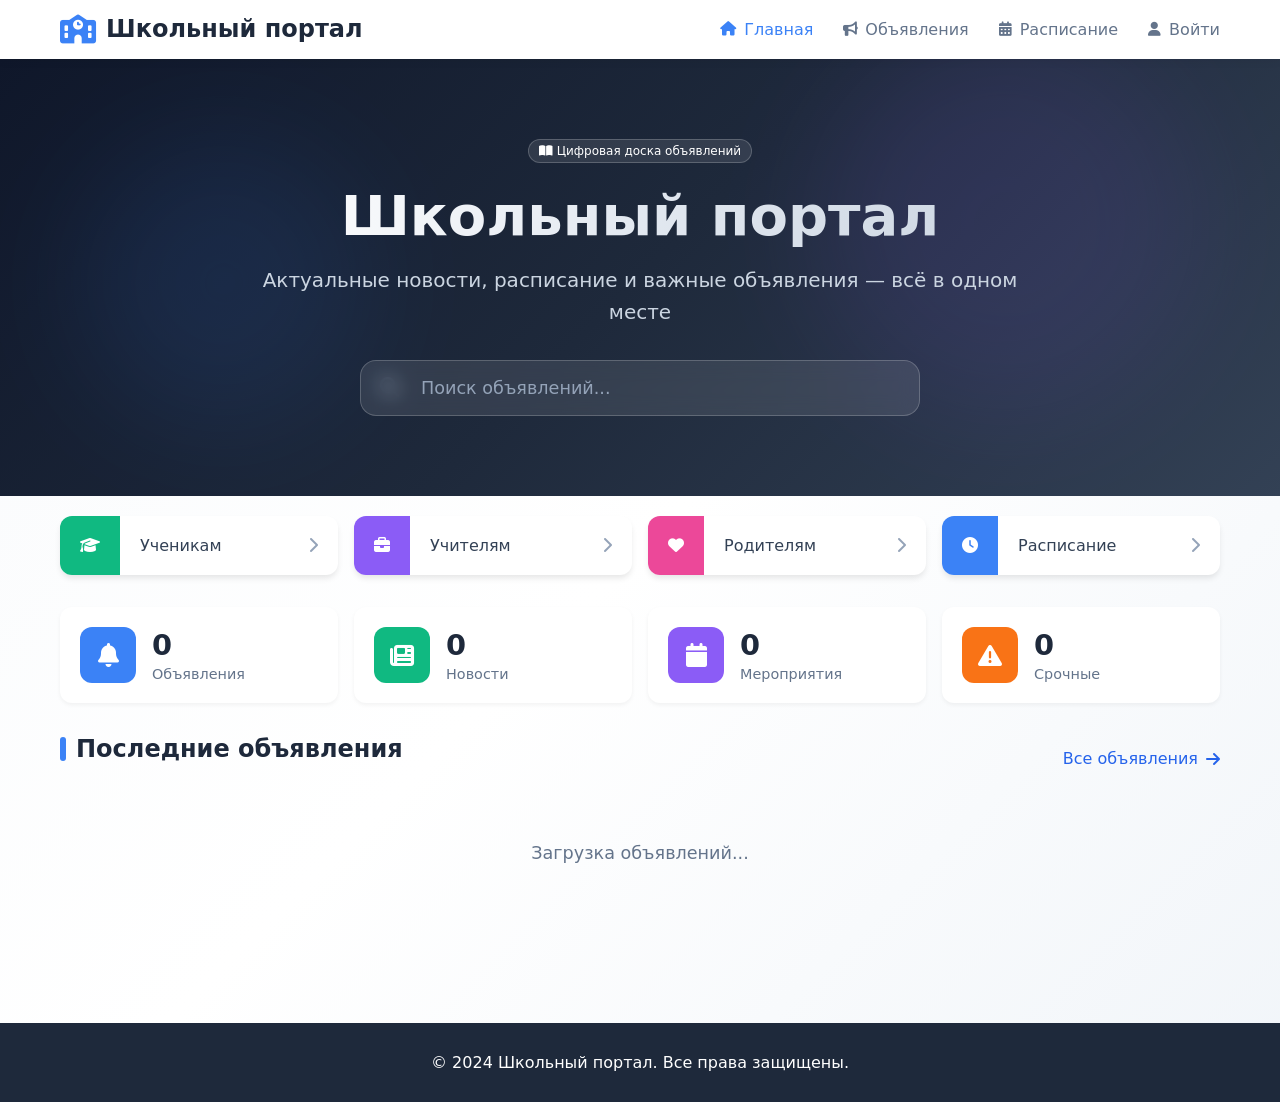
==== frontend/index.html @ 6a1456df "base frontend V.0" ====
<!DOCTYPE html>
<html lang="ru">
<head>
    <meta charset="UTF-8">
    <meta name="viewport" content="width=device-width, initial-scale=1.0">
    <title>Школьный портал - Главная</title>
    <link rel="stylesheet" href="https://cdnjs.cloudflare.com/ajax/libs/font-awesome/6.4.0/css/all.min.css">
    <style>
        /* Базовые стили */
* {
    margin: 0;
    padding: 0;
    box-sizing: border-box;
    font-family: 'Segoe UI', system-ui, sans-serif;
}

body {
    background: linear-gradient(135deg, #f8fafc 0%, #ffffff 50%, #f1f5f9 100%);
    min-height: 100vh;
    color: #334155;
}

.container {
    max-width: 1200px;
    margin: 0 auto;
    padding: 0 20px;
}

/* Хедер */
.header {
    background: white;
    box-shadow: 0 2px 10px rgba(0,0,0,0.05);
    position: sticky;
    top: 0;
    z-index: 100;
}

.header-content {
    display: flex;
    justify-content: space-between;
    align-items: center;
    padding: 15px 0;
}

.logo {
    display: flex;
    align-items: center;
    gap: 10px;
    font-size: 1.5rem;
    font-weight: 700;
    color: #1e293b;
}

.logo i {
    color: #3b82f6;
    font-size: 1.8rem;
}

.nav {
    display: flex;
    gap: 30px;
}

.nav-link {
    display: flex;
    align-items: center;
    gap: 8px;
    text-decoration: none;
    color: #64748b;
    font-weight: 500;
    transition: color 0.3s;
}

.nav-link:hover,
.nav-link.active {
    color: #3b82f6;
}

.nav-link i {
    font-size: 0.9rem;
}

.menu-toggle {
    display: none;
    background: none;
    border: none;
    font-size: 1.5rem;
    color: #64748b;
    cursor: pointer;
}

/* Hero секция */
.hero {
    position: relative;
    background: linear-gradient(135deg, #0f172a 0%, #1e293b 50%, #334155 100%);
    color: white;
    overflow: hidden;
    padding: 80px 0;
    margin-bottom: -40px;
}

.hero-background {
    position: absolute;
    top: 0;
    left: 0;
    right: 0;
    bottom: 0;
    opacity: 0.1;
}

.blob {
    position: absolute;
    border-radius: 50%;
    filter: blur(60px);
}

.blob-1 {
    top: 80px;
    left: 80px;
    width: 288px;
    height: 288px;
    background: #3b82f6;
}

.blob-2 {
    bottom: 80px;
    right: 80px;
    width: 384px;
    height: 384px;
    background: #8b5cf6;
}

.hero-content {
    position: relative;
    text-align: center;
    max-width: 800px;
    margin: 0 auto;
}

.badge {
    display: inline-flex;
    align-items: center;
    gap: 6px;
    background: rgba(255,255,255,0.1);
    border: 1px solid rgba(255,255,255,0.2);
    padding: 8px 16px;
    border-radius: 20px;
    font-size: 0.9rem;
    margin-bottom: 20px;
}

.hero-title {
    font-size: 3.5rem;
    font-weight: 800;
    margin-bottom: 16px;
    background: linear-gradient(90deg, #ffffff, #e2e8f0, #cbd5e1);
    -webkit-background-clip: text;
    -webkit-text-fill-color: transparent;
    background-clip: text;
}

.hero-subtitle {
    font-size: 1.25rem;
    color: #cbd5e1;
    margin-bottom: 32px;
    line-height: 1.6;
}

/* Поиск */
.search-container {
    position: relative;
    max-width: 560px;
    margin: 0 auto;
}

.search-icon {
    position: absolute;
    left: 20px;
    top: 50%;
    transform: translateY(-50%);
    color: #94a3b8;
    font-size: 1.2rem;
}

.search-input {
    width: 100%;
    height: 56px;
    padding: 0 60px;
    background: rgba(255,255,255,0.1);
    border: 1px solid rgba(255,255,255,0.2);
    border-radius: 16px;
    color: white;
    font-size: 1.1rem;
    backdrop-filter: blur(10px);
}

.search-input::placeholder {
    color: #94a3b8;
}

.search-input:focus {
    outline: none;
    border-color: rgba(255,255,255,0.4);
}

/* Основной контент */
.main {
    padding: 60px 0;
}

/* Быстрые ссылки */
.quick-links {
    display: grid;
    grid-template-columns: repeat(2, 1fr);
    gap: 16px;
    margin-bottom: 32px;
}

@media (min-width: 768px) {
    .quick-links {
        grid-template-columns: repeat(4, 1fr);
    }
}

.quick-link {
    display: flex;
    background: white;
    border-radius: 12px;
    box-shadow: 0 4px 6px -1px rgba(0,0,0,0.1);
    text-decoration: none;
    color: inherit;
    transition: transform 0.3s, box-shadow 0.3s;
}

.quick-link:hover {
    transform: translateY(-2px);
    box-shadow: 0 10px 15px -3px rgba(0,0,0,0.1);
}

.quick-link-icon {
    padding: 20px;
    border-radius: 12px 0 0 12px;
    color: white;
    display: flex;
    align-items: center;
    justify-content: center;
    transition: transform 0.3s;
}

.quick-link:hover .quick-link-icon {
    transform: scale(1.1);
}

.quick-link-content {
    flex: 1;
    padding: 20px;
    display: flex;
    align-items: center;
    justify-content: space-between;
    font-weight: 500;
}

.quick-link-content i {
    color: #94a3b8;
    transition: transform 0.3s;
}

.quick-link:hover .quick-link-content i {
    transform: translateX(4px);
}

/* Цвета */
.bg-blue { background: #3b82f6; }
.bg-green { background: #10b981; }
.bg-purple { background: #8b5cf6; }
.bg-pink { background: #ec4899; }
.bg-orange { background: #f97316; }
.bg-amber { background: #f59e0b; }

/* Карточки */
.card {
    background: white;
    border-radius: 16px;
    box-shadow: 0 4px 6px -1px rgba(0,0,0,0.1);
    border: 1px solid #e2e8f0;
}

.card-content {
    padding: 24px;
}

/* Статистика */
.stats-grid {
    display: grid;
    grid-template-columns: repeat(2, 1fr);
    gap: 16px;
    margin-bottom: 32px;
}

@media (min-width: 768px) {
    .stats-grid {
        grid-template-columns: repeat(4, 1fr);
    }
}

.stat-card {
    background: white;
    border-radius: 12px;
    padding: 20px;
    display: flex;
    align-items: center;
    gap: 16px;
    box-shadow: 0 2px 4px rgba(0,0,0,0.05);
    transition: transform 0.3s;
}

.stat-card:hover {
    transform: translateY(-2px);
}

.stat-icon {
    width: 56px;
    height: 56px;
    border-radius: 12px;
    display: flex;
    align-items: center;
    justify-content: center;
    color: white;
    font-size: 1.5rem;
}

.stat-info h3 {
    font-size: 1.8rem;
    font-weight: 700;
    color: #1e293b;
    margin-bottom: 4px;
}

.stat-info p {
    color: #64748b;
    font-size: 0.9rem;
}

/* Секции */
.section-title {
    font-size: 1.5rem;
    font-weight: 600;
    color: #1e293b;
    margin-bottom: 20px;
    display: flex;
    align-items: center;
    gap: 10px;
}

.title-indicator {
    width: 6px;
    height: 24px;
    border-radius: 3px;
}

.section-header {
    display: flex;
    justify-content: space-between;
    align-items: center;
    margin-bottom: 20px;
}

.btn-link {
    display: inline-flex;
    align-items: center;
    gap: 8px;
    color: #2563eb;
    text-decoration: none;
    font-weight: 500;
    transition: color 0.3s;
}

.btn-link:hover {
    color: #1d4ed8;
}

.btn-link i {
    transition: transform 0.3s;
}

.btn-link:hover i {
    transform: translateX(4px);
}

/* Срочные объявления */
.urgent-section {
    background: linear-gradient(90deg, #fef2f2, #fffbeb);
    border: 1px solid #fecaca;
    border-radius: 16px;
    padding: 24px;
    margin-bottom: 32px;
}

.urgent-section .section-title {
    color: #dc2626;
}

/* Сетка объявлений */
.announcements-grid {
    display: grid;
    gap: 20px;
    grid-template-columns: 1fr;
}

@media (min-width: 768px) {
    .announcements-grid {
        grid-template-columns: repeat(2, 1fr);
    }
}

@media (min-width: 1024px) {
    .announcements-grid {
        grid-template-columns: repeat(3, 1fr);
    }
}

/* Карточка объявления */
.announcement-card {
    background: white;
    border-radius: 12px;
    padding: 20px;
    box-shadow: 0 2px 4px rgba(0,0,0,0.05);
    border: 1px solid #e2e8f0;
    cursor: pointer;
    transition: all 0.3s;
}

.announcement-card:hover {
    transform: translateY(-4px);
    box-shadow: 0 10px 15px -3px rgba(0,0,0,0.1);
    border-color: #3b82f6;
}

.announcement-header {
    display: flex;
    justify-content: space-between;
    align-items: flex-start;
    margin-bottom: 12px;
}

.announcement-title {
    font-weight: 600;
    color: #1e293b;
    margin-bottom: 8px;
    display: -webkit-box;
    -webkit-line-clamp: 2;
    -webkit-box-orient: vertical;
    overflow: hidden;
}

.announcement-content {
    color: #64748b;
    font-size: 0.95rem;
    line-height: 1.5;
    margin-bottom: 16px;
    display: -webkit-box;
    -webkit-line-clamp: 3;
    -webkit-box-orient: vertical;
    overflow: hidden;
}

.announcement-meta {
    display: flex;
    gap: 16px;
    font-size: 0.85rem;
    color: #94a3b8;
}

.announcement-meta i {
    margin-right: 4px;
}

.badge {
    display: inline-block;
    padding: 4px 10px;
    border-radius: 12px;
    font-size: 0.75rem;
    font-weight: 500;
}

.badge-urgent {
    background: #fee2e2;
    color: #dc2626;
}

.badge-pinned {
    background: #fef3c7;
    color: #d97706;
}

.badge-category {
    background: #e0e7ff;
    color: #3730a3;
}

/* Карточка пользователя */
.user-card {
    background: linear-gradient(90deg, #3b82f6, #6366f1);
    color: white;
    border-radius: 16px;
    margin-top: 32px;
    box-shadow: 0 10px 25px rgba(59, 130, 246, 0.3);
}

.user-card-content {
    padding: 24px;
    display: flex;
    justify-content: space-between;
    align-items: center;
}

.user-welcome {
    color: rgba(255,255,255,0.9);
    font-size: 0.9rem;
    margin-bottom: 4px;
}

.user-card-content h3 {
    font-size: 1.5rem;
    font-weight: 600;
    margin-bottom: 4px;
}

.user-role {
    color: rgba(255,255,255,0.8);
    font-size: 0.9rem;
}

.user-actions {
    display: flex;
    gap: 12px;
}

/* Кнопки */
.btn {
    display: inline-flex;
    align-items: center;
    justify-content: center;
    padding: 10px 20px;
    border-radius: 8px;
    font-weight: 500;
    text-decoration: none;
    border: none;
    cursor: pointer;
    transition: all 0.3s;
    font-size: 0.95rem;
}

.btn-primary {
    background: white;
    color: #2563eb;
}

.btn-primary:hover {
    background: #eff6ff;
}

.btn-secondary {
    background: rgba(255,255,255,0.2);
    color: white;
    border: 1px solid rgba(255,255,255,0.3);
}

.btn-secondary:hover {
    background: rgba(255,255,255,0.3);
}

/* Модальное окно */
.modal {
    display: none;
    position: fixed;
    top: 0;
    left: 0;
    right: 0;
    bottom: 0;
    background: rgba(0,0,0,0.5);
    z-index: 1000;
    align-items: center;
    justify-content: center;
    padding: 20px;
}

.modal-content {
    background: white;
    border-radius: 16px;
    max-width: 600px;
    width: 100%;
    max-height: 90vh;
    overflow-y: auto;
    animation: modalSlide 0.3s ease;
}

@keyframes modalSlide {
    from {
        opacity: 0;
        transform: translateY(-20px);
    }
    to {
        opacity: 1;
        transform: translateY(0);
    }
}

.modal-header {
    padding: 20px;
    border-bottom: 1px solid #e2e8f0;
    display: flex;
    justify-content: space-between;
    align-items: center;
}

.modal-header h3 {
    font-size: 1.3rem;
    font-weight: 600;
    color: #1e293b;
}

.modal-close {
    background: none;
    border: none;
    font-size: 1.5rem;
    color: #64748b;
    cursor: pointer;
    padding: 0;
    width: 30px;
    height: 30px;
    display: flex;
    align-items: center;
    justify-content: center;
    border-radius: 6px;
}

.modal-close:hover {
    background: #f1f5f9;
}

.modal-body {
    padding: 20px;
}

.modal-meta {
    display: flex;
    gap: 20px;
    margin-bottom: 20px;
    flex-wrap: wrap;
}

.meta-item {
    display: flex;
    align-items: center;
    gap: 6px;
    color: #64748b;
    font-size: 0.9rem;
}

.modal-text {
    line-height: 1.6;
    color: #334155;
}

/* Футер */
.footer {
    background: #1e293b;
    color: white;
    padding: 30px 0;
    text-align: center;
    margin-top: 60px;
}

/* Утилиты */
.loading {
    grid-column: 1 / -1;
    text-align: center;
    padding: 40px;
    color: #64748b;
    font-size: 1.1rem;
}

.hidden {
    display: none !important;
}

/* Стили для результатов поиска */
.search-results {
    margin-bottom: 32px;
    animation: fadeIn 0.3s ease;
}

@keyframes fadeIn {
    from {
        opacity: 0;
        transform: translateY(-10px);
    }
    to {
        opacity: 1;
        transform: translateY(0);
    }
}

/* Адаптивность */
@media (max-width: 768px) {
    .nav {
        display: none;
        position: absolute;
        top: 100%;
        left: 0;
        right: 0;
        background: white;
        flex-direction: column;
        padding: 20px;
        box-shadow: 0 10px 15px rgba(0,0,0,0.1);
    }
    
    .nav.active {
        display: flex;
    }
    
    .menu-toggle {
        display: block;
    }
    
    .hero-title {
        font-size: 2.5rem;
    }
    
    .hero-subtitle {
        font-size: 1.1rem;
    }
    
    .user-card-content {
        flex-direction: column;
        gap: 20px;
        text-align: center;
    }
    
    .user-actions {
        width: 100%;
        justify-content: center;
    }
}

@media (max-width: 480px) {
    .hero {
        padding: 60px 0;
    }
    
    .hero-title {
        font-size: 2rem;
    }
    
    .stats-grid,
    .quick-links {
        grid-template-columns: 1fr;
    }
    
    .modal-meta {
        flex-direction: column;
        gap: 10px;
    }
}

/* Анимации */
@keyframes fadeInUp {
    from {
        opacity: 0;
        transform: translateY(20px);
    }
    to {
        opacity: 1;
        transform: translateY(0);
    }
}

.fade-in {
    animation: fadeInUp 0.6s ease forwards;
}

/* Индикатор срочности в карточке */
.urgent-dot {
    display: inline-block;
    width: 8px;
    height: 8px;
    background: #ef4444;
    border-radius: 50%;
    margin-right: 8px;
    animation: pulse 2s infinite;
}

@keyframes pulse {
    0% {
        opacity: 0.6;
    }
    50% {
        opacity: 1;
    }
    100% {
        opacity: 0.6;
    }
}

/* Пустая состояние */
.empty-state {
    grid-column: 1 / -1;
    text-align: center;
    padding: 60px 20px;
    color: #94a3b8;
}

.empty-state i {
    font-size: 3rem;
    margin-bottom: 16px;
    opacity: 0.5;
}

/* Скроллбар */
::-webkit-scrollbar {
    width: 8px;
}

::-webkit-scrollbar-track {
    background: #f1f5f9;
}

::-webkit-scrollbar-thumb {
    background: #cbd5e1;
    border-radius: 4px;
}

::-webkit-scrollbar-thumb:hover {
    background: #94a3b8;
}

/* Выделение текста */
::selection {
    background: rgba(59, 130, 246, 0.3);
    color: #1e293b;
}

/* Фокус состояния */
:focus {
    outline: 2px solid #3b82f6;
    outline-offset: 2px;
}

:focus:not(:focus-visible) {
    outline: none;
}
    
    </style>
</head>
<body>
    <!-- Хедер -->
    <header class="header">
        <div class="container">
            <div class="header-content">
                <div class="logo">
                    <i class="fas fa-school"></i>
                    <span>Школьный портал</span>
                </div>
                <nav class="nav">
                    <a href="index.html" class="nav-link active"><i class="fas fa-home"></i> Главная</a>
                    <a href="announcements.html" class="nav-link"><i class="fas fa-bullhorn"></i> Объявления</a>
                    <a href="schedule.html" class="nav-link"><i class="fas fa-calendar-alt"></i> Расписание</a>
                    <a href="profile.html" class="nav-link"><i class="fas fa-user"></i> Войти</a>
                </nav>
                <button class="menu-toggle">
                    <i class="fas fa-bars"></i>
                </button>
            </div>
        </div>
    </header>

    <!-- Hero секция -->
    <section class="hero">
        <div class="hero-background">
            <div class="blob blob-1"></div>
            <div class="blob blob-2"></div>
        </div>
        <div class="container">
            <div class="hero-content">
                <span class="badge">
                    <i class="fas fa-book-open"></i>
                    Цифровая доска объявлений
                </span>
                <h1 class="hero-title">Школьный портал</h1>
                <p class="hero-subtitle">
                    Актуальные новости, расписание и важные объявления — всё в одном месте
                </p>
                
                <!-- Поиск -->
                <div class="search-container">
                    <i class="fas fa-search search-icon"></i>
                    <input 
                        type="text" 
                        id="searchInput"
                        class="search-input" 
                        placeholder="Поиск объявлений..."
                    >
                </div>
            </div>
        </div>
    </section>

    <main class="main">
        <div class="container">
            <!-- Быстрые ссылки -->
            <div class="quick-links">
                <a href="announcements.html?category=students" class="quick-link">
                    <div class="quick-link-icon bg-green">
                        <i class="fas fa-graduation-cap"></i>
                    </div>
                    <div class="quick-link-content">
                        <span>Ученикам</span>
                        <i class="fas fa-chevron-right"></i>
                    </div>
                </a>
                
                <a href="announcements.html?category=teachers" class="quick-link">
                    <div class="quick-link-icon bg-purple">
                        <i class="fas fa-briefcase"></i>
                    </div>
                    <div class="quick-link-content">
                        <span>Учителям</span>
                        <i class="fas fa-chevron-right"></i>
                    </div>
                </a>
                
                <a href="announcements.html?category=parents" class="quick-link">
                    <div class="quick-link-icon bg-pink">
                        <i class="fas fa-heart"></i>
                    </div>
                    <div class="quick-link-content">
                        <span>Родителям</span>
                        <i class="fas fa-chevron-right"></i>
                    </div>
                </a>
                
                <a href="schedule.html" class="quick-link">
                    <div class="quick-link-icon bg-blue">
                        <i class="fas fa-clock"></i>
                    </div>
                    <div class="quick-link-content">
                        <span>Расписание</span>
                        <i class="fas fa-chevron-right"></i>
                    </div>
                </a>
            </div>

            <!-- Результаты поиска (скрыто по умолчанию) -->
            <div id="searchResults" class="search-results" style="display: none;">
                <div class="card">
                    <div class="card-content">
                        <h3>Результаты поиска (<span id="resultsCount">0</span>)</h3>
                        <div id="resultsList" class="announcements-grid">
                            <!-- Результаты поиска будут здесь -->
                        </div>
                    </div>
                </div>
            </div>

            <!-- Статистика -->
            <div class="stats-grid">
                <div class="stat-card">
                    <div class="stat-icon bg-blue">
                        <i class="fas fa-bell"></i>
                    </div>
                    <div class="stat-info">
                        <h3 id="totalAnnouncements">0</h3>
                        <p>Объявления</p>
                    </div>
                </div>
                
                <div class="stat-card">
                    <div class="stat-icon bg-green">
                        <i class="fas fa-newspaper"></i>
                    </div>
                    <div class="stat-info">
                        <h3 id="totalNews">0</h3>
                        <p>Новости</p>
                    </div>
                </div>
                
                <div class="stat-card">
                    <div class="stat-icon bg-purple">
                        <i class="fas fa-calendar"></i>
                    </div>
                    <div class="stat-info">
                        <h3 id="totalEvents">0</h3>
                        <p>Мероприятия</p>
                    </div>
                </div>
                
                <div class="stat-card">
                    <div class="stat-icon bg-orange">
                        <i class="fas fa-exclamation-triangle"></i>
                    </div>
                    <div class="stat-info">
                        <h3 id="totalUrgent">0</h3>
                        <p>Срочные</p>
                    </div>
                </div>
            </div>

            <!-- Срочные объявления -->
            <div id="urgentSection" class="urgent-section" style="display: none;">
                <h2 class="section-title">
                    <i class="fas fa-exclamation-triangle"></i>
                    Срочные объявления
                </h2>
                <div id="urgentList" class="announcements-grid">
                    <!-- Срочные объявления будут здесь -->
                </div>
            </div>

            <!-- Закрепленные объявления -->
            <div id="pinnedSection" class="pinned-section" style="display: none;">
                <h2 class="section-title">
                    <span class="title-indicator bg-amber"></span>
                    Закреплённые
                </h2>
                <div id="pinnedList" class="announcements-grid">
                    <!-- Закрепленные объявления будут здесь -->
                </div>
            </div>

            <!-- Последние объявления -->
            <div class="recent-section">
                <div class="section-header">
                    <h2 class="section-title">
                        <span class="title-indicator bg-blue"></span>
                        Последние объявления
                    </h2>
                    <a href="announcements.html" class="btn-link">
                        Все объявления
                        <i class="fas fa-arrow-right"></i>
                    </a>
                </div>
                
                <div id="recentList" class="announcements-grid">
                    <!-- Последние объявления будут здесь -->
                    <div class="loading">Загрузка объявлений...</div>
                </div>
            </div>

            <!-- Карточка пользователя (если вошел) -->
            <div id="userCard" class="user-card" style="display: none;">
                <div class="user-card-content">
                    <div>
                        <p class="user-welcome">Добро пожаловать</p>
                        <h3 id="userName">Имя пользователя</h3>
                        <p id="userRole" class="user-role">Роль пользователя</p>
                    </div>
                    <div class="user-actions">
                        <a href="profile.html" class="btn btn-secondary">
                            Мой профиль
                        </a>
                        <a href="admin.html" id="adminButton" class="btn btn-primary" style="display: none;">
                            Админ-панель
                        </a>
                    </div>
                </div>
            </div>
        </div>
    </main>

    <!-- Модальное окно объявления -->
    <div id="announcementModal" class="modal">
        <div class="modal-content">
            <div class="modal-header">
                <h3 id="modalTitle">Заголовок объявления</h3>
                <button class="modal-close">&times;</button>
            </div>
            <div class="modal-body">
                <div class="modal-meta">
                    <span id="modalAuthor" class="meta-item">
                        <i class="fas fa-user"></i> Автор
                    </span>
                    <span id="modalDate" class="meta-item">
                        <i class="fas fa-calendar"></i> Дата
                    </span>
                    <span id="modalCategory" class="meta-item">
                        <i class="fas fa-tag"></i> Категория
                    </span>
                </div>
                <div id="modalContent" class="modal-text">
                    Содержание объявления...
                </div>
            </div>
        </div>
    </div>

    <!-- Футер -->
    <footer class="footer">
        <div class="container">
            <p>© 2024 Школьный портал. Все права защищены.</p>
        </div>
    </footer>

    <script src="js/api.js"></script>
    <script src="js/main.js"></script>
</body>
</html>
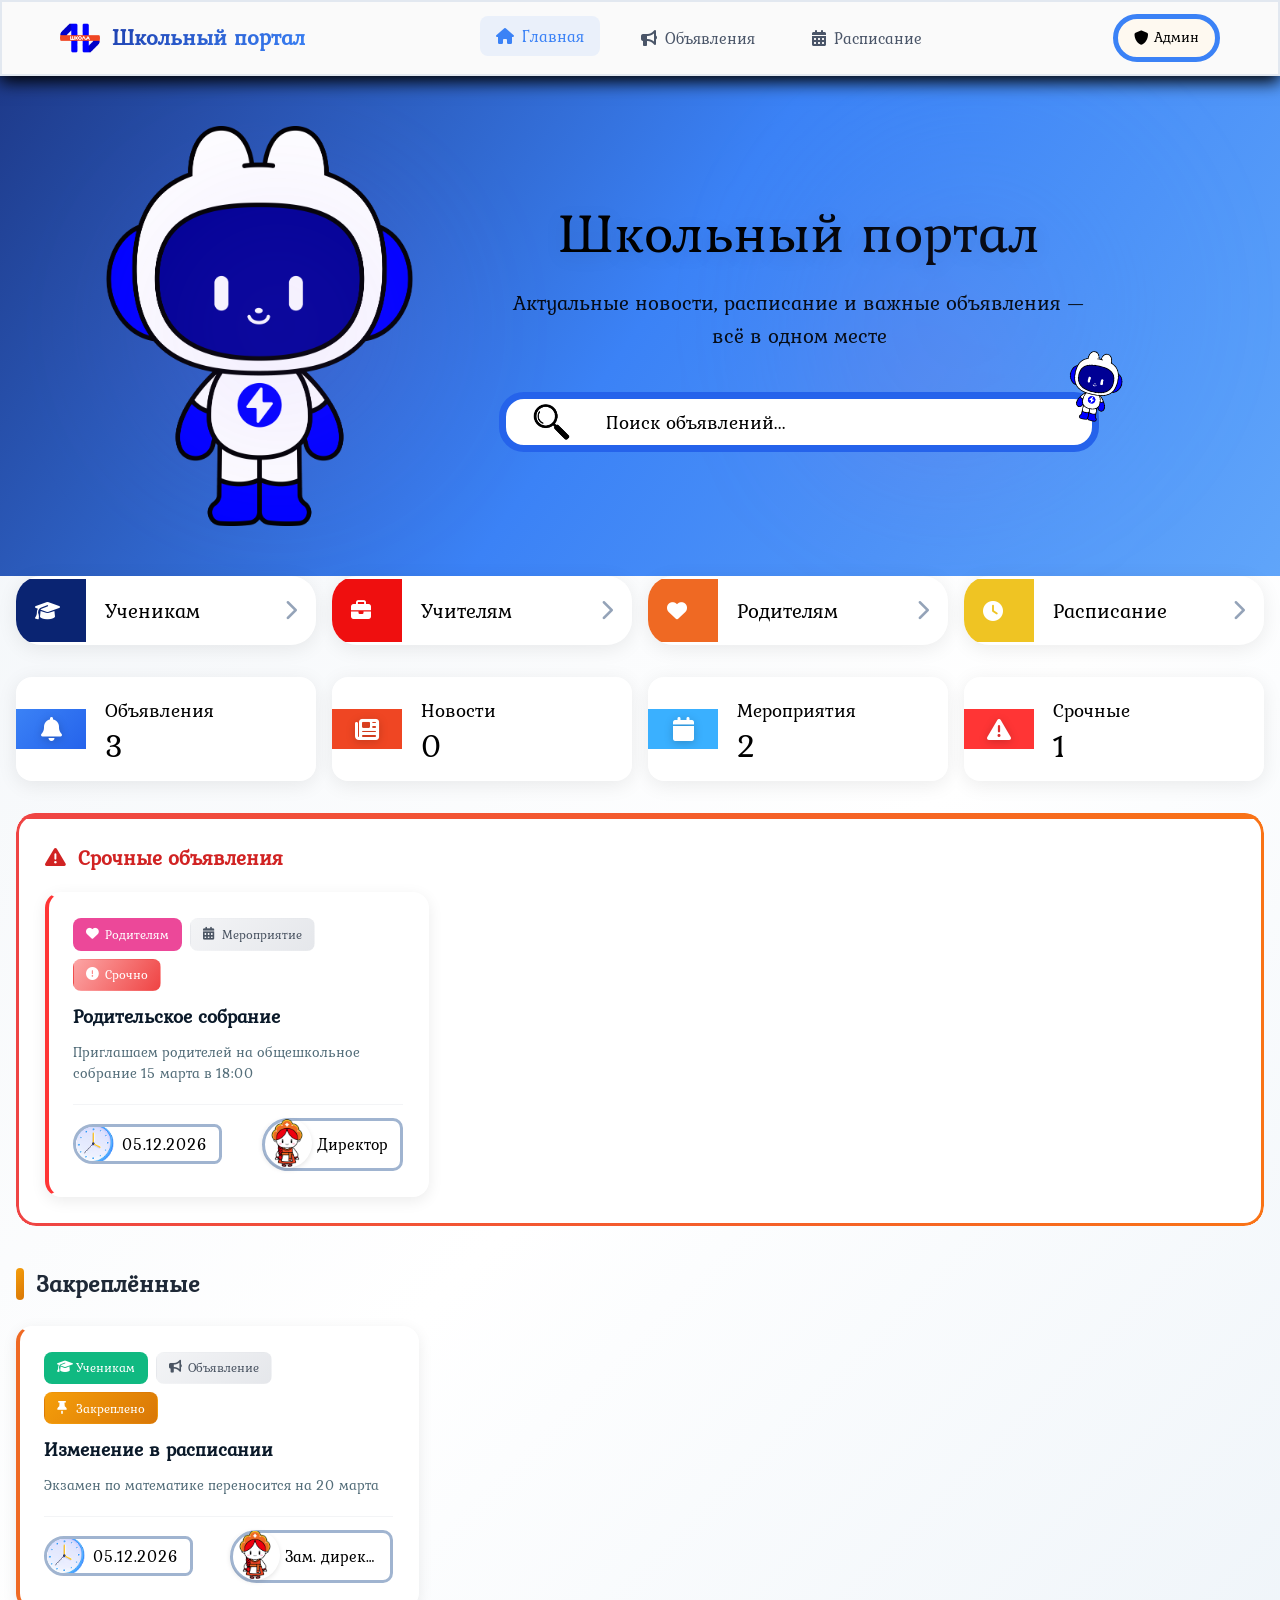
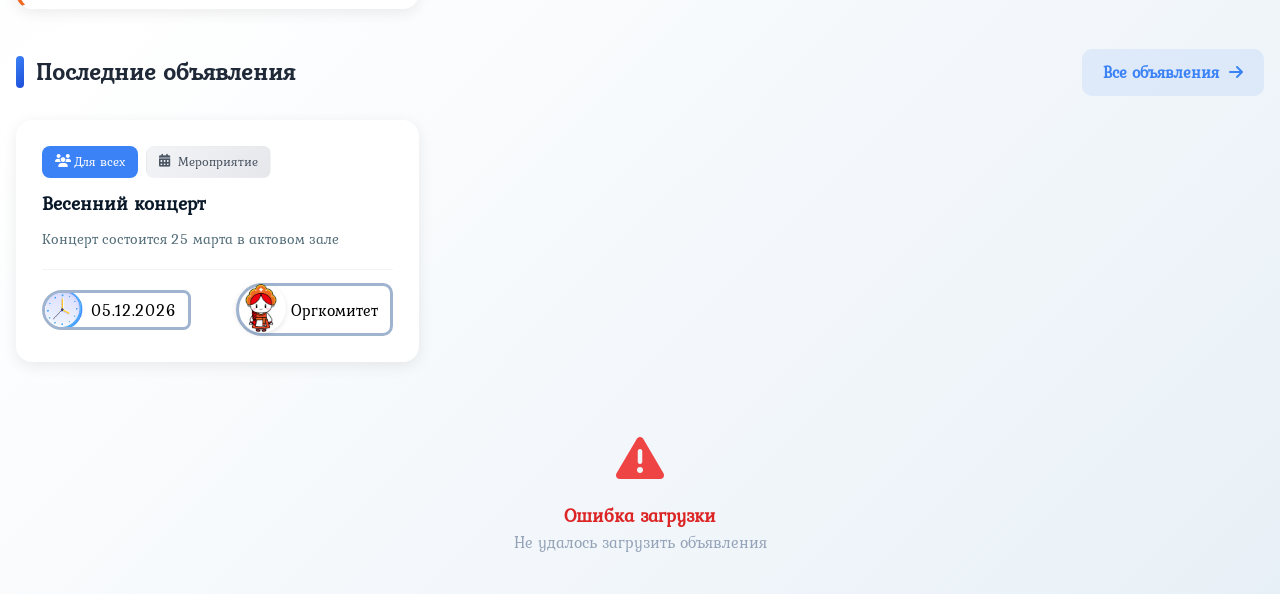
==== commit fd60f094: "Initial commit: school portal v0.1" ====
--- a/frontend/index.html
+++ b/frontend/index.html
@@ -4,870 +4,44 @@
     <meta charset="UTF-8">
     <meta name="viewport" content="width=device-width, initial-scale=1.0">
     <title>Школьный портал - Главная</title>
+    <link rel="stylesheet" href="css/main.css">
     <link rel="stylesheet" href="https://cdnjs.cloudflare.com/ajax/libs/font-awesome/6.4.0/css/all.min.css">
-    <style>
-        /* Базовые стили */
-* {
-    margin: 0;
-    padding: 0;
-    box-sizing: border-box;
-    font-family: 'Segoe UI', system-ui, sans-serif;
-}
-
-body {
-    background: linear-gradient(135deg, #f8fafc 0%, #ffffff 50%, #f1f5f9 100%);
-    min-height: 100vh;
-    color: #334155;
-}
-
-.container {
-    max-width: 1200px;
-    margin: 0 auto;
-    padding: 0 20px;
-}
-
-/* Хедер */
-.header {
-    background: white;
-    box-shadow: 0 2px 10px rgba(0,0,0,0.05);
-    position: sticky;
-    top: 0;
-    z-index: 100;
-}
-
-.header-content {
-    display: flex;
-    justify-content: space-between;
-    align-items: center;
-    padding: 15px 0;
-}
-
-.logo {
-    display: flex;
-    align-items: center;
-    gap: 10px;
-    font-size: 1.5rem;
-    font-weight: 700;
-    color: #1e293b;
-}
-
-.logo i {
-    color: #3b82f6;
-    font-size: 1.8rem;
-}
-
-.nav {
-    display: flex;
-    gap: 30px;
-}
-
-.nav-link {
-    display: flex;
-    align-items: center;
-    gap: 8px;
-    text-decoration: none;
-    color: #64748b;
-    font-weight: 500;
-    transition: color 0.3s;
-}
-
-.nav-link:hover,
-.nav-link.active {
-    color: #3b82f6;
-}
-
-.nav-link i {
-    font-size: 0.9rem;
-}
-
-.menu-toggle {
-    display: none;
-    background: none;
-    border: none;
-    font-size: 1.5rem;
-    color: #64748b;
-    cursor: pointer;
-}
-
-/* Hero секция */
-.hero {
-    position: relative;
-    background: linear-gradient(135deg, #0f172a 0%, #1e293b 50%, #334155 100%);
-    color: white;
-    overflow: hidden;
-    padding: 80px 0;
-    margin-bottom: -40px;
-}
-
-.hero-background {
-    position: absolute;
-    top: 0;
-    left: 0;
-    right: 0;
-    bottom: 0;
-    opacity: 0.1;
-}
-
-.blob {
-    position: absolute;
-    border-radius: 50%;
-    filter: blur(60px);
-}
-
-.blob-1 {
-    top: 80px;
-    left: 80px;
-    width: 288px;
-    height: 288px;
-    background: #3b82f6;
-}
-
-.blob-2 {
-    bottom: 80px;
-    right: 80px;
-    width: 384px;
-    height: 384px;
-    background: #8b5cf6;
-}
-
-.hero-content {
-    position: relative;
-    text-align: center;
-    max-width: 800px;
-    margin: 0 auto;
-}
-
-.badge {
-    display: inline-flex;
-    align-items: center;
-    gap: 6px;
-    background: rgba(255,255,255,0.1);
-    border: 1px solid rgba(255,255,255,0.2);
-    padding: 8px 16px;
-    border-radius: 20px;
-    font-size: 0.9rem;
-    margin-bottom: 20px;
-}
-
-.hero-title {
-    font-size: 3.5rem;
-    font-weight: 800;
-    margin-bottom: 16px;
-    background: linear-gradient(90deg, #ffffff, #e2e8f0, #cbd5e1);
-    -webkit-background-clip: text;
-    -webkit-text-fill-color: transparent;
-    background-clip: text;
-}
-
-.hero-subtitle {
-    font-size: 1.25rem;
-    color: #cbd5e1;
-    margin-bottom: 32px;
-    line-height: 1.6;
-}
-
-/* Поиск */
-.search-container {
-    position: relative;
-    max-width: 560px;
-    margin: 0 auto;
-}
-
-.search-icon {
-    position: absolute;
-    left: 20px;
-    top: 50%;
-    transform: translateY(-50%);
-    color: #94a3b8;
-    font-size: 1.2rem;
-}
-
-.search-input {
-    width: 100%;
-    height: 56px;
-    padding: 0 60px;
-    background: rgba(255,255,255,0.1);
-    border: 1px solid rgba(255,255,255,0.2);
-    border-radius: 16px;
-    color: white;
-    font-size: 1.1rem;
-    backdrop-filter: blur(10px);
-}
-
-.search-input::placeholder {
-    color: #94a3b8;
-}
-
-.search-input:focus {
-    outline: none;
-    border-color: rgba(255,255,255,0.4);
-}
-
-/* Основной контент */
-.main {
-    padding: 60px 0;
-}
-
-/* Быстрые ссылки */
-.quick-links {
-    display: grid;
-    grid-template-columns: repeat(2, 1fr);
-    gap: 16px;
-    margin-bottom: 32px;
-}
-
-@media (min-width: 768px) {
-    .quick-links {
-        grid-template-columns: repeat(4, 1fr);
-    }
-}
-
-.quick-link {
-    display: flex;
-    background: white;
-    border-radius: 12px;
-    box-shadow: 0 4px 6px -1px rgba(0,0,0,0.1);
-    text-decoration: none;
-    color: inherit;
-    transition: transform 0.3s, box-shadow 0.3s;
-}
-
-.quick-link:hover {
-    transform: translateY(-2px);
-    box-shadow: 0 10px 15px -3px rgba(0,0,0,0.1);
-}
-
-.quick-link-icon {
-    padding: 20px;
-    border-radius: 12px 0 0 12px;
-    color: white;
-    display: flex;
-    align-items: center;
-    justify-content: center;
-    transition: transform 0.3s;
-}
-
-.quick-link:hover .quick-link-icon {
-    transform: scale(1.1);
-}
-
-.quick-link-content {
-    flex: 1;
-    padding: 20px;
-    display: flex;
-    align-items: center;
-    justify-content: space-between;
-    font-weight: 500;
-}
-
-.quick-link-content i {
-    color: #94a3b8;
-    transition: transform 0.3s;
-}
-
-.quick-link:hover .quick-link-content i {
-    transform: translateX(4px);
-}
-
-/* Цвета */
-.bg-blue { background: #3b82f6; }
-.bg-green { background: #10b981; }
-.bg-purple { background: #8b5cf6; }
-.bg-pink { background: #ec4899; }
-.bg-orange { background: #f97316; }
-.bg-amber { background: #f59e0b; }
-
-/* Карточки */
-.card {
-    background: white;
-    border-radius: 16px;
-    box-shadow: 0 4px 6px -1px rgba(0,0,0,0.1);
-    border: 1px solid #e2e8f0;
-}
-
-.card-content {
-    padding: 24px;
-}
-
-/* Статистика */
-.stats-grid {
-    display: grid;
-    grid-template-columns: repeat(2, 1fr);
-    gap: 16px;
-    margin-bottom: 32px;
-}
-
-@media (min-width: 768px) {
-    .stats-grid {
-        grid-template-columns: repeat(4, 1fr);
-    }
-}
-
-.stat-card {
-    background: white;
-    border-radius: 12px;
-    padding: 20px;
-    display: flex;
-    align-items: center;
-    gap: 16px;
-    box-shadow: 0 2px 4px rgba(0,0,0,0.05);
-    transition: transform 0.3s;
-}
-
-.stat-card:hover {
-    transform: translateY(-2px);
-}
-
-.stat-icon {
-    width: 56px;
-    height: 56px;
-    border-radius: 12px;
-    display: flex;
-    align-items: center;
-    justify-content: center;
-    color: white;
-    font-size: 1.5rem;
-}
-
-.stat-info h3 {
-    font-size: 1.8rem;
-    font-weight: 700;
-    color: #1e293b;
-    margin-bottom: 4px;
-}
-
-.stat-info p {
-    color: #64748b;
-    font-size: 0.9rem;
-}
-
-/* Секции */
-.section-title {
-    font-size: 1.5rem;
-    font-weight: 600;
-    color: #1e293b;
-    margin-bottom: 20px;
-    display: flex;
-    align-items: center;
-    gap: 10px;
-}
-
-.title-indicator {
-    width: 6px;
-    height: 24px;
-    border-radius: 3px;
-}
-
-.section-header {
-    display: flex;
-    justify-content: space-between;
-    align-items: center;
-    margin-bottom: 20px;
-}
-
-.btn-link {
-    display: inline-flex;
-    align-items: center;
-    gap: 8px;
-    color: #2563eb;
-    text-decoration: none;
-    font-weight: 500;
-    transition: color 0.3s;
-}
-
-.btn-link:hover {
-    color: #1d4ed8;
-}
-
-.btn-link i {
-    transition: transform 0.3s;
-}
-
-.btn-link:hover i {
-    transform: translateX(4px);
-}
-
-/* Срочные объявления */
-.urgent-section {
-    background: linear-gradient(90deg, #fef2f2, #fffbeb);
-    border: 1px solid #fecaca;
-    border-radius: 16px;
-    padding: 24px;
-    margin-bottom: 32px;
-}
-
-.urgent-section .section-title {
-    color: #dc2626;
-}
-
-/* Сетка объявлений */
-.announcements-grid {
-    display: grid;
-    gap: 20px;
-    grid-template-columns: 1fr;
-}
-
-@media (min-width: 768px) {
-    .announcements-grid {
-        grid-template-columns: repeat(2, 1fr);
-    }
-}
-
-@media (min-width: 1024px) {
-    .announcements-grid {
-        grid-template-columns: repeat(3, 1fr);
-    }
-}
-
-/* Карточка объявления */
-.announcement-card {
-    background: white;
-    border-radius: 12px;
-    padding: 20px;
-    box-shadow: 0 2px 4px rgba(0,0,0,0.05);
-    border: 1px solid #e2e8f0;
-    cursor: pointer;
-    transition: all 0.3s;
-}
-
-.announcement-card:hover {
-    transform: translateY(-4px);
-    box-shadow: 0 10px 15px -3px rgba(0,0,0,0.1);
-    border-color: #3b82f6;
-}
-
-.announcement-header {
-    display: flex;
-    justify-content: space-between;
-    align-items: flex-start;
-    margin-bottom: 12px;
-}
-
-.announcement-title {
-    font-weight: 600;
-    color: #1e293b;
-    margin-bottom: 8px;
-    display: -webkit-box;
-    -webkit-line-clamp: 2;
-    -webkit-box-orient: vertical;
-    overflow: hidden;
-}
-
-.announcement-content {
-    color: #64748b;
-    font-size: 0.95rem;
-    line-height: 1.5;
-    margin-bottom: 16px;
-    display: -webkit-box;
-    -webkit-line-clamp: 3;
-    -webkit-box-orient: vertical;
-    overflow: hidden;
-}
-
-.announcement-meta {
-    display: flex;
-    gap: 16px;
-    font-size: 0.85rem;
-    color: #94a3b8;
-}
-
-.announcement-meta i {
-    margin-right: 4px;
-}
-
-.badge {
-    display: inline-block;
-    padding: 4px 10px;
-    border-radius: 12px;
-    font-size: 0.75rem;
-    font-weight: 500;
-}
-
-.badge-urgent {
-    background: #fee2e2;
-    color: #dc2626;
-}
-
-.badge-pinned {
-    background: #fef3c7;
-    color: #d97706;
-}
-
-.badge-category {
-    background: #e0e7ff;
-    color: #3730a3;
-}
-
-/* Карточка пользователя */
-.user-card {
-    background: linear-gradient(90deg, #3b82f6, #6366f1);
-    color: white;
-    border-radius: 16px;
-    margin-top: 32px;
-    box-shadow: 0 10px 25px rgba(59, 130, 246, 0.3);
-}
-
-.user-card-content {
-    padding: 24px;
-    display: flex;
-    justify-content: space-between;
-    align-items: center;
-}
-
-.user-welcome {
-    color: rgba(255,255,255,0.9);
-    font-size: 0.9rem;
-    margin-bottom: 4px;
-}
-
-.user-card-content h3 {
-    font-size: 1.5rem;
-    font-weight: 600;
-    margin-bottom: 4px;
-}
-
-.user-role {
-    color: rgba(255,255,255,0.8);
-    font-size: 0.9rem;
-}
-
-.user-actions {
-    display: flex;
-    gap: 12px;
-}
-
-/* Кнопки */
-.btn {
-    display: inline-flex;
-    align-items: center;
-    justify-content: center;
-    padding: 10px 20px;
-    border-radius: 8px;
-    font-weight: 500;
-    text-decoration: none;
-    border: none;
-    cursor: pointer;
-    transition: all 0.3s;
-    font-size: 0.95rem;
-}
-
-.btn-primary {
-    background: white;
-    color: #2563eb;
-}
-
-.btn-primary:hover {
-    background: #eff6ff;
-}
-
-.btn-secondary {
-    background: rgba(255,255,255,0.2);
-    color: white;
-    border: 1px solid rgba(255,255,255,0.3);
-}
-
-.btn-secondary:hover {
-    background: rgba(255,255,255,0.3);
-}
-
-/* Модальное окно */
-.modal {
-    display: none;
-    position: fixed;
-    top: 0;
-    left: 0;
-    right: 0;
-    bottom: 0;
-    background: rgba(0,0,0,0.5);
-    z-index: 1000;
-    align-items: center;
-    justify-content: center;
-    padding: 20px;
-}
-
-.modal-content {
-    background: white;
-    border-radius: 16px;
-    max-width: 600px;
-    width: 100%;
-    max-height: 90vh;
-    overflow-y: auto;
-    animation: modalSlide 0.3s ease;
-}
-
-@keyframes modalSlide {
-    from {
-        opacity: 0;
-        transform: translateY(-20px);
-    }
-    to {
-        opacity: 1;
-        transform: translateY(0);
-    }
-}
-
-.modal-header {
-    padding: 20px;
-    border-bottom: 1px solid #e2e8f0;
-    display: flex;
-    justify-content: space-between;
-    align-items: center;
-}
-
-.modal-header h3 {
-    font-size: 1.3rem;
-    font-weight: 600;
-    color: #1e293b;
-}
-
-.modal-close {
-    background: none;
-    border: none;
-    font-size: 1.5rem;
-    color: #64748b;
-    cursor: pointer;
-    padding: 0;
-    width: 30px;
-    height: 30px;
-    display: flex;
-    align-items: center;
-    justify-content: center;
-    border-radius: 6px;
-}
-
-.modal-close:hover {
-    background: #f1f5f9;
-}
-
-.modal-body {
-    padding: 20px;
-}
-
-.modal-meta {
-    display: flex;
-    gap: 20px;
-    margin-bottom: 20px;
-    flex-wrap: wrap;
-}
-
-.meta-item {
-    display: flex;
-    align-items: center;
-    gap: 6px;
-    color: #64748b;
-    font-size: 0.9rem;
-}
-
-.modal-text {
-    line-height: 1.6;
-    color: #334155;
-}
-
-/* Футер */
-.footer {
-    background: #1e293b;
-    color: white;
-    padding: 30px 0;
-    text-align: center;
-    margin-top: 60px;
-}
-
-/* Утилиты */
-.loading {
-    grid-column: 1 / -1;
-    text-align: center;
-    padding: 40px;
-    color: #64748b;
-    font-size: 1.1rem;
-}
-
-.hidden {
-    display: none !important;
-}
-
-/* Стили для результатов поиска */
-.search-results {
-    margin-bottom: 32px;
-    animation: fadeIn 0.3s ease;
-}
-
-@keyframes fadeIn {
-    from {
-        opacity: 0;
-        transform: translateY(-10px);
-    }
-    to {
-        opacity: 1;
-        transform: translateY(0);
-    }
-}
-
-/* Адаптивность */
-@media (max-width: 768px) {
-    .nav {
-        display: none;
-        position: absolute;
-        top: 100%;
-        left: 0;
-        right: 0;
-        background: white;
-        flex-direction: column;
-        padding: 20px;
-        box-shadow: 0 10px 15px rgba(0,0,0,0.1);
-    }
-    
-    .nav.active {
-        display: flex;
-    }
-    
-    .menu-toggle {
-        display: block;
-    }
-    
-    .hero-title {
-        font-size: 2.5rem;
-    }
-    
-    .hero-subtitle {
-        font-size: 1.1rem;
-    }
-    
-    .user-card-content {
-        flex-direction: column;
-        gap: 20px;
-        text-align: center;
-    }
-    
-    .user-actions {
-        width: 100%;
-        justify-content: center;
-    }
-}
-
-@media (max-width: 480px) {
-    .hero {
-        padding: 60px 0;
-    }
-    
-    .hero-title {
-        font-size: 2rem;
-    }
-    
-    .stats-grid,
-    .quick-links {
-        grid-template-columns: 1fr;
-    }
-    
-    .modal-meta {
-        flex-direction: column;
-        gap: 10px;
-    }
-}
-
-/* Анимации */
-@keyframes fadeInUp {
-    from {
-        opacity: 0;
-        transform: translateY(20px);
-    }
-    to {
-        opacity: 1;
-        transform: translateY(0);
-    }
-}
-
-.fade-in {
-    animation: fadeInUp 0.6s ease forwards;
-}
-
-/* Индикатор срочности в карточке */
-.urgent-dot {
-    display: inline-block;
-    width: 8px;
-    height: 8px;
-    background: #ef4444;
-    border-radius: 50%;
-    margin-right: 8px;
-    animation: pulse 2s infinite;
-}
-
-@keyframes pulse {
-    0% {
-        opacity: 0.6;
-    }
-    50% {
-        opacity: 1;
-    }
-    100% {
-        opacity: 0.6;
-    }
-}
-
-/* Пустая состояние */
-.empty-state {
-    grid-column: 1 / -1;
-    text-align: center;
-    padding: 60px 20px;
-    color: #94a3b8;
-}
-
-.empty-state i {
-    font-size: 3rem;
-    margin-bottom: 16px;
-    opacity: 0.5;
-}
-
-/* Скроллбар */
-::-webkit-scrollbar {
-    width: 8px;
-}
-
-::-webkit-scrollbar-track {
-    background: #f1f5f9;
-}
-
-::-webkit-scrollbar-thumb {
-    background: #cbd5e1;
-    border-radius: 4px;
-}
-
-::-webkit-scrollbar-thumb:hover {
-    background: #94a3b8;
-}
-
-/* Выделение текста */
-::selection {
-    background: rgba(59, 130, 246, 0.3);
-    color: #1e293b;
-}
-
-/* Фокус состояния */
-:focus {
-    outline: 2px solid #3b82f6;
-    outline-offset: 2px;
-}
-
-:focus:not(:focus-visible) {
-    outline: none;
-}
-    
-    </style>
+    <link href="https://fonts.googleapis.com/css2?family=Kurale&display=swap" rel="stylesheet">
 </head>
 <body>
     <!-- Хедер -->
     <header class="header">
         <div class="container">
             <div class="header-content">
-                <div class="logo">
-                    <i class="fas fa-school"></i>
-                    <span>Школьный портал</span>
-                </div>
+                <a href="index.html" class="logo">
+                    <div class="logo-icon">
+                        <img src="images/logo.png" alt="Логотип">
+                    </div>
+                    <span class="logo-text">Школьный портал</span>
+                </a>
+                
                 <nav class="nav">
-                    <a href="index.html" class="nav-link active"><i class="fas fa-home"></i> Главная</a>
-                    <a href="announcements.html" class="nav-link"><i class="fas fa-bullhorn"></i> Объявления</a>
-                    <a href="schedule.html" class="nav-link"><i class="fas fa-calendar-alt"></i> Расписание</a>
-                    <a href="profile.html" class="nav-link"><i class="fas fa-user"></i> Войти</a>
+                    <a href="index.html" class="nav-link active">
+                        <i class="fas fa-home"></i>
+                        Главная
+                    </a>
+                    <a href="announcements.html" class="nav-link">
+                        <i class="fas fa-bullhorn"></i>
+                        Объявления
+                    </a>
+                    <a href="schedule.html" class="nav-link">
+                        <i class="fas fa-calendar-alt"></i>
+                        Расписание
+                    </a>
                 </nav>
+                
+                <div class="user-section">
+                    <a href="admin.html" class="admin-btn">
+                        <i class="fas fa-shield"></i>
+                        Админ
+                    </a>
+                </div>
+                
                 <button class="menu-toggle">
                     <i class="fas fa-bars"></i>
                 </button>
@@ -875,233 +49,697 @@
         </div>
     </header>
 
-    <!-- Hero секция -->
+   <!-- Hero секция -->
     <section class="hero">
         <div class="hero-background">
             <div class="blob blob-1"></div>
             <div class="blob blob-2"></div>
-        </div>
-        <div class="container">
-            <div class="hero-content">
-                <span class="badge">
-                    <i class="fas fa-book-open"></i>
-                    Цифровая доска объявлений
-                </span>
-                <h1 class="hero-title">Школьный портал</h1>
-                <p class="hero-subtitle">
-                    Актуальные новости, расписание и важные объявления — всё в одном месте
-                </p>
+            <div class="blob blob-3"></div>
+        </div>
+        <div class="container hero-container">
+            <!-- Горизонтальный frame на всю высоту hero -->
+            <div class="hero-horizontal">
+                <!-- Фото Байта на всю высоту -->
+                <div class="hero-image-frame">
+                    <img src="images/byte-character.png" alt="Маскот" class="hero-mascot">
+                </div>
                 
-                <!-- Поиск -->
-                <div class="search-container">
-                    <i class="fas fa-search search-icon"></i>
-                    <input 
-                        type="text" 
-                        id="searchInput"
-                        class="search-input" 
-                        placeholder="Поиск объявлений..."
-                    >
+                <!-- Вертикальный frame с текстом+поиск по центру -->
+                <div class="hero-vertical">
+                    <div class="hero-content-centered">
+                        <h1 class="hero-title">Школьный портал</h1>
+                        <p class="hero-subtitle">
+                            Актуальные новости, расписание и важные объявления — всё в одном месте
+                        </p>
+                        
+                        <!-- Поиск (копируй сюда свой) -->
+                        <div class="search-container">
+                            <!-- Маленький байт на правом верхнем углу поиска -->
+                            <div class="search-byte">
+                                <img src="images/byte-character.png" alt="Байт">
+                            </div>
+                            <img src="images/search-icon.png" alt="Поиск" class="search-icon-img">
+                            <input 
+                                type="text" 
+                                id="searchInput"
+                                class="search-input" 
+                                placeholder="Поиск объявлений..."
+                            >
+                        </div>
+                    </div>
                 </div>
             </div>
         </div>
     </section>
 
-    <main class="main">
-        <div class="container">
-            <!-- Быстрые ссылки -->
-            <div class="quick-links">
-                <a href="announcements.html?category=students" class="quick-link">
-                    <div class="quick-link-icon bg-green">
-                        <i class="fas fa-graduation-cap"></i>
-                    </div>
-                    <div class="quick-link-content">
+    <!-- Основной контент -->
+    <div class="content-container">
+        <!-- Быстрые ссылки -->
+        <div class="quick-links-grid">
+            <a href="announcements.html?filter=category:students" class="quick-link-card student-card"
+               style="--gradient-start: #0A2472; --gradient-end:#0A2472 ;">
+                <div class="quick-link-inner">
+                    <div class="quick-link-icon-wrapper">
+                        <i class="fas fa-graduation-cap fa-lg"></i>
+                    </div>
+                    <div class="quick-link-info">
                         <span>Ученикам</span>
                         <i class="fas fa-chevron-right"></i>
                     </div>
-                </a>
-                
-                <a href="announcements.html?category=teachers" class="quick-link">
-                    <div class="quick-link-icon bg-purple">
-                        <i class="fas fa-briefcase"></i>
-                    </div>
-                    <div class="quick-link-content">
+                </div>
+            </a>
+            
+            <a href="announcements.html?filter=category:teachers" class="quick-link-card"
+               style="--gradient-start: #EF0F0F; --gradient-end: #EF0F0F;">
+                <div class="quick-link-inner">
+                    <div class="quick-link-icon-wrapper">
+                        <i class="fas fa-briefcase fa-lg"></i>
+                    </div>
+                    <div class="quick-link-info">
                         <span>Учителям</span>
                         <i class="fas fa-chevron-right"></i>
                     </div>
-                </a>
-                
-                <a href="announcements.html?category=parents" class="quick-link">
-                    <div class="quick-link-icon bg-pink">
-                        <i class="fas fa-heart"></i>
-                    </div>
-                    <div class="quick-link-content">
+                </div>
+            </a>
+            
+            <a href="announcements.html?filter=category:parents" class="quick-link-card"
+               style="--gradient-start: #EF6923; --gradient-end: #EF6923;">
+                <div class="quick-link-inner">
+                    <div class="quick-link-icon-wrapper">
+                        <i class="fas fa-heart fa-lg"></i>
+                    </div>
+                    <div class="quick-link-info">
                         <span>Родителям</span>
                         <i class="fas fa-chevron-right"></i>
                     </div>
-                </a>
-                
-                <a href="schedule.html" class="quick-link">
-                    <div class="quick-link-icon bg-blue">
-                        <i class="fas fa-clock"></i>
-                    </div>
-                    <div class="quick-link-content">
+                </div>
+            </a>
+            
+            <a href="schedule.html" class="quick-link-card"
+               style="--gradient-start: #EFC423; --gradient-end: #EFC423;">
+                <div class="quick-link-inner">
+                    <div class="quick-link-icon-wrapper">
+                        <i class="fas fa-clock fa-lg"></i>
+                    </div>
+                    <div class="quick-link-info">
                         <span>Расписание</span>
                         <i class="fas fa-chevron-right"></i>
                     </div>
-                </a>
-            </div>
-
-            <!-- Результаты поиска (скрыто по умолчанию) -->
-            <div id="searchResults" class="search-results" style="display: none;">
-                <div class="card">
-                    <div class="card-content">
-                        <h3>Результаты поиска (<span id="resultsCount">0</span>)</h3>
-                        <div id="resultsList" class="announcements-grid">
-                            <!-- Результаты поиска будут здесь -->
+                </div>
+            </a>
+        </div>
+
+        <!-- Статистика (будет обновляться динамически) -->
+        <div class="stats-grid">
+            <div class="stat-card">
+                <div class="stat-inner">
+                    <div class="stat-icon-wrapper" style="--icon-color1: #3b82f6; --icon-color2: #2563eb;">
+                        <i class="fas fa-bell fa-lg"></i>
+                    </div>
+                    <div class="stat-info">
+                        <p class="stat-label">Объявления</p>
+                        <p class="stat-value" id="totalAnnouncements">0</p>
+                    </div>
+                </div>
+            </div>
+            
+            <div class="stat-card">
+                <div class="stat-inner">
+                    <div class="stat-icon-wrapper" style="--icon-color1: #EF4623; --icon-color2: #EF4623;">
+                        <i class="fas fa-newspaper fa-lg"></i>
+                    </div>
+                    <div class="stat-info">
+                        <p class="stat-label">Новости</p>
+                        <p class="stat-value" id="totalNews">0</p>
+                    </div>
+                </div>
+            </div>
+            
+            <div class="stat-card">
+                <div class="stat-inner">
+                    <div class="stat-icon-wrapper" style="--icon-color1: #3AB0FF; --icon-color2: #3AB0FF;">
+                        <i class="fas fa-calendar fa-lg"></i>
+                    </div>
+                    <div class="stat-info">
+                        <p class="stat-label">Мероприятия</p>
+                        <p class="stat-value" id="totalEvents">0</p>
+                    </div>
+                </div>
+            </div>
+            
+            <div class="stat-card">
+                <div class="stat-inner">
+                    <div class="stat-icon-wrapper" style="--icon-color1: #ff3535; --icon-color2: #ff3535;">
+                        <i class="fas fa-exclamation-triangle fa-lg"></i>
+                    </div>
+                    <div class="stat-info">
+                        <p class="stat-label">Срочные</p>
+                        <p class="stat-value" id="totalUrgent">0</p>
+                    </div>
+                </div>
+            </div>
+        </div>
+        <!-- Срочные объявления (загружаются с API) -->
+        <div id="urgentSection" class="urgent-section" style="display: block;">
+            <h2 class="urgent-title">
+                <i class="fas fa-exclamation-triangle"></i>
+                Срочные объявления
+            </h2>
+            <div class="announcements-grid" id="urgentAnnouncements">
+                <!-- Срочные объявления загружаются сюда -->
+                <div class="announcement-card urgent-card">
+                    <div class="announcement-content">
+                        <div class="announcement-header">
+                            <div class="announcement-badges">
+                                <span class="badge" style="background: linear-gradient(125deg, #fca5a5, #ef4444); color: white; border-color: #dc2626;">
+                                    <i class="fas fa-thumbtack badge-icon"></i>
+                                    Cрочно
+                                </span>
+                                <span class="badge badge-type">
+                                    <i class="fas fa-calendar-alt badge-icon"></i>
+                                    Мероприятие
+                                </span>
+                            </div>
                         </div>
-                    </div>
-                </div>
-            </div>
-
-            <!-- Статистика -->
-            <div class="stats-grid">
-                <div class="stat-card">
-                    <div class="stat-icon bg-blue">
-                        <i class="fas fa-bell"></i>
-                    </div>
-                    <div class="stat-info">
-                        <h3 id="totalAnnouncements">0</h3>
-                        <p>Объявления</p>
-                    </div>
-                </div>
+                        <h3 class="announcement-title">Родительское собрание 1 марта</h3>
+                        <p class="announcement-text">
+                            Приглашаем родителей на общешкольное собрание, которое состоится в актовом зале. Начало в 18:00.
+                            Явка обязательна.
+                        </p>
+                        <div class="announcement-footer">
+                            <div class="announcement-date">
+                                <img src="images/Ellipse 2.png" alt="icon" class="date-icon">
+                                <span>1 марта 2024</span>
+                            </div>
+                            <div class="announcement-author">
+                                <img src="images/character-hero.png" alt="avatar" class="author-icon">
+                                <span>Директор</span>
+                            </div>
+                        </div>
+                    </div>
+                </div>
+            </div>
+        </div>
+
+        <!-- Закрепленные объявления (загружаются с API) -->
+        <div id="pinnedSection" class="section-header" style="display: block;">
+            <h2 class="section-title">
+                <span class="title-indicator" style="background: linear-gradient(135deg, #f59e0b, #d97706);"></span>
+                Закреплённые
+            </h2>
+        </div>
+        
+        <div class="announcements-grid" id="pinnedAnnouncements">
+            <!-- Закрепленные объявления загружаются сюда -->
+            <div class="announcement-card pinned-card">
+                <div class="announcement-content">
+                    <div class="announcement-header">
+                        <div class="announcement-badges">
+                            <span class="badge" style="background: linear-gradient(135deg, #f59e0b, #d97706); color: white;">
+                                <i class="fas fa-thumbtack badge-icon"></i>
+                                Закреплено
+                            </span>
+                            <span class="badge badge-types">
+                                <i class="fas fa-calendar-alt badge-icon"></i>
+                                Мероприятие
+                            </span>
+                        </div>
+                    </div>
+                    <h3 class="announcement-title">Родительское собрание 1 марта</h3>
+                    <p class="announcement-text">
+                        Приглашаем родителей на общешкольное собрание, которое состоится в актовом зале. Начало в 18:00.
+                        Явка обязательна.
+                    </p>
+                    <div class="announcement-footer">
+                            <div class="announcement-date">
+                                <img src="images/Ellipse 2.png" alt="icon" class="date-icon">
+                                <span>1 марта 2024</span>
+                            </div>
+                            <div class="announcement-author">
+                                <img src="images/byte-character.png" alt="avatar" class="author-icon">
+                                <span>Директор</span>
+                            </div>
+                        </div>
+                </div>
+            </div>
+        </div>
+
+        <!-- Последние объявления (загружаются с API) -->
+        <div class="section-header">
+            <h2 class="section-title">
+                <span class="title-indicator" style="background: linear-gradient(135deg, #3b82f6, #1d4ed8);"></span>
+                Последние объявления
+            </h2>
+            <a href="announcements.html" class="btn-link">
+                Все объявления
+                <i class="fas fa-arrow-right"></i>
+            </a>
+        </div>
+        
+        <div class="announcements-grid" id="latestAnnouncements">
+            <!-- Последние объявления загружаются сюда -->
+            <!-- Последнее объявление 1 -->
+            <div class="announcement-card head">
+                <div class="announcement-content">
+                    <div class="announcement-header">
+                        <div class="announcement-badges">
+                            <span class="badge badge-type">
+                                <i class="fas fa-newspaper badge-icon"></i>
+                                Новость
+                            </span>
+                        </div>
+                    </div>
+                    <h3 class="announcement-title">Весенний концерт</h3>
+                    <p class="announcement-text">
+                        Приглашаем всех на весенний концерт, который состоится 5 марта. В программе выступления школьных талантов.
+                    </p>
+                    <div class="announcement-footer">
+                            <div class="announcement-date">
+                                <img src="images/Ellipse 2.png" alt="icon" class="date-icon">
+                                <span>1 марта 2024</span>
+                            </div>
+                            <div class="announcement-author">
+                                <img src="images/character-hero.png" alt="avatar" class="author-icon">
+                                <span>Директор</span>
+                            </div>
+                        </div>
+                    </div>
+                </div>
+            </div>
+        </div>
+
+        <!-- Сообщение об отсутствии данных -->
+        <div id="noDataMessage" style="display: none; text-align: center; padding: 40px;">
+            <i class="fas fa-newspaper fa-3x" style="color: #94a3b8;"></i>
+            <h3 style="margin-top: 20px; color: #64748b;">Объявлений пока нет</h3>
+            <p style="color: #94a3b8;">Как только появятся новые объявления, они отобразятся здесь</p>
+        </div>
+
+    </div>
+
+    <!-- Модальное окно для просмотра объявления -->
+    <div class="modal-overlay" id="modalOverlay"></div>
+    
+    <div class="modal" id="announcementModal">
+        <div class="modal-header">
+            <h3 class="modal-title" id="modalTitle"></h3>
+            <button class="modal-close">&times;</button>
+        </div>
+        <div class="modal-body">
+            <div class="modal-meta" id="modalMeta">
+                <!-- Мета-информация загружается сюда -->
+            </div>
+            <div class="modal-text" id="modalContent">
+                <!-- Содержимое объявления загружается сюда -->
+            </div>
+        </div>
+        <!-- Изображение в правом нижнем углу -->
+        <div class="modal-image"></div>
+    </div>
+
+<script>
+    // ========== КОНФИГУРАЦИЯ ==========
+    const API_BASE_URL = '';
+    let announcementsCache = [];
+
+    // ========== ЗАГРУЗКА ОБЪЯВЛЕНИЙ ==========
+    async function loadAnnouncements() {
+        // Удаляем статические карточки-заглушки
+    document.getElementById('urgentAnnouncements').innerHTML = '';
+    document.getElementById('pinnedAnnouncements').innerHTML = '';
+    document.getElementById('latestAnnouncements').innerHTML = '';
+        try {
+            console.log('📡 Загружаем объявления...');
+            
+            const response = await fetch(`${API_BASE_URL}/api/announcements`);
+            
+            if (!response.ok) throw new Error(`HTTP ${response.status}`);
+            
+            const data = await response.json();
+            console.log(`✅ Загружено ${data.length} объявлений`);
+            
+            announcementsCache = data;
+            updateStatistics(data);
+            displayAnnouncements(data);
+            
+            const noDataMsg = document.getElementById('noDataMessage');
+            if (noDataMsg) noDataMsg.style.display = 'none';
+            
+            return data;
+            
+        } catch (error) {
+            console.error('❌ Ошибка загрузки:', error);
+            
+            const noDataMsg = document.getElementById('noDataMessage');
+            if (noDataMsg) {
+                noDataMsg.style.display = 'block';
+                noDataMsg.innerHTML = `
+                    <i class="fas fa-exclamation-triangle" style="color: #ef4444; font-size: 3rem;"></i>
+                    <h3 style="margin-top: 20px; color: #dc2626;">Ошибка загрузки</h3>
+                    <p style="color: #94a3b8;">Не удалось загрузить объявления</p>
+                `;
+            }
+            
+            showDemoAnnouncements();
+            return [];
+        }
+    }
+
+    // Демо-данные
+    function showDemoAnnouncements() {
+        const demoData = [
+            {
+                id: 1,
+                title: "Родительское собрание",
+                content: "Приглашаем родителей на общешкольное собрание 15 марта в 18:00",
+                category: "parents",
+                type: "event",
+                urgent: true,
+                pinned: false,
+                author: "Директор",
+                created_at: new Date().toISOString()
+            },
+            {
+                id: 2,
+                title: "Изменение в расписании",
+                content: "Экзамен по математике переносится на 20 марта",
+                category: "students",
+                type: "announcement",
+                urgent: false,
+                pinned: true,
+                author: "Зам. директора",
+                created_at: new Date().toISOString()
+            },
+            {
+                id: 3,
+                title: "Весенний концерт",
+                content: "Концерт состоится 25 марта в актовом зале",
+                category: "all",
+                type: "event",
+                urgent: false,
+                pinned: false,
+                author: "Оргкомитет",
+                created_at: new Date().toISOString()
+            }
+        ];
+        
+        updateStatistics(demoData);
+        displayAnnouncements(demoData);
+    }
+
+    // ========== СТАТИСТИКА ==========
+    function updateStatistics(announcements) {
+        const totalEl = document.getElementById('totalAnnouncements');
+        const newsEl = document.getElementById('totalNews');
+        const eventsEl = document.getElementById('totalEvents');
+        const urgentEl = document.getElementById('totalUrgent');
+        
+        if (totalEl) totalEl.textContent = announcements.length;
+        if (newsEl) newsEl.textContent = announcements.filter(a => a.type === 'news').length;
+        if (eventsEl) eventsEl.textContent = announcements.filter(a => a.type === 'event').length;
+        if (urgentEl) urgentEl.textContent = announcements.filter(a => a.urgent).length;
+    }
+
+    // ========== ОТОБРАЖЕНИЕ КАРТОЧЕК ==========
+    function displayAnnouncements(announcements) {
+    if (!announcements || announcements.length === 0) {
+        document.getElementById('noDataMessage').style.display = 'block';
+        return;
+    }
+    
+    const sorted = [...announcements].sort((a, b) => 
+        new Date(b.created_at) - new Date(a.created_at)
+    );
+    
+    const urgent = sorted.filter(a => a.urgent);
+    displayUrgentAnnouncements(urgent);
+    
+    const pinned = sorted.filter(a => a.pinned && !a.urgent);
+    displayPinnedAnnouncements(pinned);
+    
+    const latest = sorted.filter(a => !a.urgent && !a.pinned).slice(0, 6);
+    displayLatestAnnouncements(latest);
+    
+    // ✅ ВОТ ЭТА ВАЖНАЯ СТРОКА!
+    console.log('✅ Карточки отображены');
+}
+
+    function displayUrgentAnnouncements(announcements) {
+        const container = document.getElementById('urgentAnnouncements');
+        const section = document.getElementById('urgentSection');
+        
+        if (!container || !section) return;
+        
+        if (announcements.length === 0) {
+            section.style.display = 'none';
+            return;
+        }
+        
+        section.style.display = 'block';
+        container.innerHTML = '';
+        announcements.forEach(a => container.appendChild(createCard(a, 'urgent')));
+    }
+
+    function displayPinnedAnnouncements(announcements) {
+        const container = document.getElementById('pinnedAnnouncements');
+        const header = document.getElementById('pinnedSection');
+        
+        if (!container || !header) return;
+        
+        if (announcements.length === 0) {
+            header.style.display = 'none';
+            container.innerHTML = '';
+            return;
+        }
+        
+        header.style.display = 'flex';
+        container.innerHTML = '';
+        announcements.forEach(a => container.appendChild(createCard(a, 'pinned')));
+    }
+
+    function displayLatestAnnouncements(announcements) {
+        const container = document.getElementById('latestAnnouncements');
+        if (!container) return;
+        
+        container.innerHTML = '';
+        announcements.forEach(a => container.appendChild(createCard(a)));
+    }
+
+    // ========== СОЗДАНИЕ КАРТОЧКИ ==========
+    function createCard(announcement, type = '') {
+        const card = document.createElement('div');
+        card.className = `announcement-card ${type ? type + '-card' : ''}`;
+        card.dataset.id = announcement.id;
+        
+        const title = announcement.title || 'Без названия';
+        const content = announcement.content || 'Нет описания';
+        const author = announcement.author || 'Администрация';
+        const date = announcement.created_at ? new Date(announcement.created_at).toLocaleDateString('ru-RU') : 'Дата не указана';
+        
+        const category = announcement.category || 'all';
+        const categoryLabels = {
+            'students': 'Ученикам', 'teachers': 'Учителям', 
+            'parents': 'Родителям', 'all': 'Для всех'
+        };
+        const categoryLabel = categoryLabels[category] || category;
+        
+        const type_ = announcement.type || 'announcement';
+        const typeLabels = {
+            'announcement': 'Объявление', 'news': 'Новость', 'event': 'Мероприятие'
+        };
+        const typeLabel = typeLabels[type_] || type_;
+        
+        const categoryIcons = {
+            'students': 'fa-graduation-cap', 'teachers': 'fa-chalkboard-teacher',
+            'parents': 'fa-heart', 'all': 'fa-users'
+        };
+        const categoryIcon = categoryIcons[category] || 'fa-bullhorn';
+        
+        const typeIcons = {
+            'announcement': 'fa-bullhorn', 'news': 'fa-newspaper', 'event': 'fa-calendar-alt'
+        };
+        const typeIcon = typeIcons[type_] || 'fa-bullhorn';
+        
+        const categoryColors = {
+            'students': '#10b981',
+            'teachers': '#8b5cf6',
+            'parents': '#ec4899',
+            'all': '#3b82f6'
+        };
+        const categoryColor = categoryColors[category] || '#6b7280';
+        
+        card.innerHTML = `
+            <div class="announcement-content">
+                <div class="announcement-header">
+                    <div class="announcement-badges">
+                        <span class="badge" style="background: ${categoryColor}; color: white;">
+                            <i class="fas ${categoryIcon} badge-icon"></i> ${categoryLabel}
+                        </span>
+                        <span class="badge badge-type">
+                            <i class="fas ${typeIcon} badge-icon"></i> ${typeLabel}
+                        </span>
+                        ${announcement.urgent ? `
+                            <span class="badge" style="background: linear-gradient(125deg, #fca5a5, #ef4444); color: white;">
+                                <i class="fas fa-exclamation-circle badge-icon"></i> Срочно
+                            </span>
+                        ` : ''}
+                        ${announcement.pinned ? `
+                            <span class="badge" style="background: linear-gradient(135deg, #f59e0b, #d97706); color: white;">
+                                <i class="fas fa-thumbtack badge-icon"></i> Закреплено
+                            </span>
+                        ` : ''}
+                    </div>
+                </div>
+                <h3 class="announcement-title">${title}</h3>
+                <p class="announcement-text">${content.substring(0, 150)}${content.length > 150 ? '...' : ''}</p>
+                <div class="announcement-footer">
+                    <div class="announcement-date">
+                        <img src="images/Ellipse 2.png" alt="date" class="date-icon" onerror="this.style.display='none'">
+                        <span>${date}</span>
+                    </div>
+                    <div class="announcement-author">
+                        <img src="images/character-hero.png" alt="author" class="author-icon" onerror="this.style.display='none'">
+                        <span>${author}</span>
+                    </div>
+                </div>
+            </div>
+        `;
+        
+        card.addEventListener('click', () => openAnnouncementModal(announcement));
+        return card;
+    }
+
+    // ========== ФУНКЦИЯ ДЛЯ КАТЕГОРИЙ ==========
+    function getCategoryLabel(category) {
+        const labels = {
+            'students': 'Ученикам',
+            'teachers': 'Учителям',
+            'parents': 'Родителям',
+            'all': 'Для всех'
+        };
+        return labels[category] || category || 'Общее';
+    }
+
+    // ========== МОДАЛКА ==========
+    function closeModal() {
+    console.log('🚀 Закрытие модалки');
+    
+    const modalOverlay = document.getElementById('modalOverlay');
+    const modal = document.getElementById('announcementModal');
+    
+    if (modalOverlay) {
+        modalOverlay.style.display = 'none';
+        modalOverlay.style.opacity = '0';
+        modalOverlay.style.visibility = 'hidden';
+        modalOverlay.classList.remove('active');
+    }
+    if (modal) modal.classList.remove('active');
+    document.body.classList.remove('no-scroll');
+    
+    console.log('✅ Модалка закрыта');
+}
+function openAnnouncementModal(announcement) {
+    console.log('🚀 Попытка открыть модалку:', announcement);
+    
+    const modalOverlay = document.getElementById('modalOverlay');
+    const modal = document.getElementById('announcementModal');
+    
+    if (!modalOverlay || !modal) {
+        console.error('❌ Модалка не найдена!');
+        return;
+    }
+    // Удаляем старые классы
+    modal.classList.remove('modal-urgent', 'modal-pinned', 'modal-latest');
+    
+    // Добавляем новый класс
+    if (announcement.urgent) {
+        modal.classList.add('modal-urgent');
+    } else if (announcement.pinned) {
+        modal.classList.add('modal-pinned');
+    } else {
+        modal.classList.add('modal-latest');
+    }
+    // Заполняем данные
+    const titleEl = document.getElementById('modalTitle');
+    const metaEl = document.getElementById('modalMeta');
+    const contentEl = document.getElementById('modalContent');
+    
+    if (titleEl) titleEl.textContent = announcement.title || 'Без названия';
+    
+    const author = announcement.author || 'Администрация';
+    const date = announcement.created_at ? new Date(announcement.created_at).toLocaleDateString('ru-RU', {
+        day: 'numeric', month: 'long', year: 'numeric'
+    }) : 'Дата не указана';
+    
+    if (metaEl) {
+        metaEl.innerHTML = `
+            <span class="meta-item"><i class="fas fa-user"></i> ${author}</span>
+            <span class="meta-item"><i class="far fa-calendar"></i> ${date}</span>
+            <span class="meta-item"><i class="fas fa-tag"></i> ${getCategoryLabel(announcement.category)}</span>
+            ${announcement.urgent ? '<span class="meta-item"><i class="fas fa-exclamation-triangle"></i> Срочно</span>' : ''}
+        `;
+    }
+    
+    if (contentEl) contentEl.innerHTML = `<p>${announcement.content || ''}</p>`;
+    
+    // ТОЧНО ТАК ЖЕ КАК В КОНСОЛИ
+    modalOverlay.style.display = 'flex';
+    modalOverlay.style.opacity = '1';
+    modalOverlay.style.visibility = 'visible';
+    modal.classList.add('active');
+    document.body.classList.add('no-scroll');
+    
+    console.log('✅ Модалка открыта');
+}
+
+    // ========== ПОИСК ==========
+    function setupSearch() {
+        const searchInput = document.getElementById('searchInput');
+        if (!searchInput) return;
+        
+        searchInput.addEventListener('input', function(e) {
+            const term = e.target.value.toLowerCase().trim();
+            const cards = document.querySelectorAll('.announcement-card');
+            
+            cards.forEach(card => {
+                const title = card.querySelector('.announcement-title')?.textContent.toLowerCase() || '';
+                const text = card.querySelector('.announcement-text')?.textContent.toLowerCase() || '';
                 
-                <div class="stat-card">
-                    <div class="stat-icon bg-green">
-                        <i class="fas fa-newspaper"></i>
-                    </div>
-                    <div class="stat-info">
-                        <h3 id="totalNews">0</h3>
-                        <p>Новости</p>
-                    </div>
-                </div>
-                
-                <div class="stat-card">
-                    <div class="stat-icon bg-purple">
-                        <i class="fas fa-calendar"></i>
-                    </div>
-                    <div class="stat-info">
-                        <h3 id="totalEvents">0</h3>
-                        <p>Мероприятия</p>
-                    </div>
-                </div>
-                
-                <div class="stat-card">
-                    <div class="stat-icon bg-orange">
-                        <i class="fas fa-exclamation-triangle"></i>
-                    </div>
-                    <div class="stat-info">
-                        <h3 id="totalUrgent">0</h3>
-                        <p>Срочные</p>
-                    </div>
-                </div>
-            </div>
-
-            <!-- Срочные объявления -->
-            <div id="urgentSection" class="urgent-section" style="display: none;">
-                <h2 class="section-title">
-                    <i class="fas fa-exclamation-triangle"></i>
-                    Срочные объявления
-                </h2>
-                <div id="urgentList" class="announcements-grid">
-                    <!-- Срочные объявления будут здесь -->
-                </div>
-            </div>
-
-            <!-- Закрепленные объявления -->
-            <div id="pinnedSection" class="pinned-section" style="display: none;">
-                <h2 class="section-title">
-                    <span class="title-indicator bg-amber"></span>
-                    Закреплённые
-                </h2>
-                <div id="pinnedList" class="announcements-grid">
-                    <!-- Закрепленные объявления будут здесь -->
-                </div>
-            </div>
-
-            <!-- Последние объявления -->
-            <div class="recent-section">
-                <div class="section-header">
-                    <h2 class="section-title">
-                        <span class="title-indicator bg-blue"></span>
-                        Последние объявления
-                    </h2>
-                    <a href="announcements.html" class="btn-link">
-                        Все объявления
-                        <i class="fas fa-arrow-right"></i>
-                    </a>
-                </div>
-                
-                <div id="recentList" class="announcements-grid">
-                    <!-- Последние объявления будут здесь -->
-                    <div class="loading">Загрузка объявлений...</div>
-                </div>
-            </div>
-
-            <!-- Карточка пользователя (если вошел) -->
-            <div id="userCard" class="user-card" style="display: none;">
-                <div class="user-card-content">
-                    <div>
-                        <p class="user-welcome">Добро пожаловать</p>
-                        <h3 id="userName">Имя пользователя</h3>
-                        <p id="userRole" class="user-role">Роль пользователя</p>
-                    </div>
-                    <div class="user-actions">
-                        <a href="profile.html" class="btn btn-secondary">
-                            Мой профиль
-                        </a>
-                        <a href="admin.html" id="adminButton" class="btn btn-primary" style="display: none;">
-                            Админ-панель
-                        </a>
-                    </div>
-                </div>
-            </div>
-        </div>
-    </main>
-
-    <!-- Модальное окно объявления -->
-    <div id="announcementModal" class="modal">
-        <div class="modal-content">
-            <div class="modal-header">
-                <h3 id="modalTitle">Заголовок объявления</h3>
-                <button class="modal-close">&times;</button>
-            </div>
-            <div class="modal-body">
-                <div class="modal-meta">
-                    <span id="modalAuthor" class="meta-item">
-                        <i class="fas fa-user"></i> Автор
-                    </span>
-                    <span id="modalDate" class="meta-item">
-                        <i class="fas fa-calendar"></i> Дата
-                    </span>
-                    <span id="modalCategory" class="meta-item">
-                        <i class="fas fa-tag"></i> Категория
-                    </span>
-                </div>
-                <div id="modalContent" class="modal-text">
-                    Содержание объявления...
-                </div>
-            </div>
-        </div>
-    </div>
-
-    <!-- Футер -->
-    <footer class="footer">
-        <div class="container">
-            <p>© 2024 Школьный портал. Все права защищены.</p>
-        </div>
-    </footer>
-
-    <script src="js/api.js"></script>
-    <script src="js/main.js"></script>
+                card.style.display = (term === '' || title.includes(term) || text.includes(term)) ? 'block' : 'none';
+            });
+        });
+    }
+
+    // ========== ИНИЦИАЛИЗАЦИЯ ==========
+    document.addEventListener('DOMContentLoaded', function() {
+        console.log('🚀 Главная страница инициализация');
+        
+        const menuToggle = document.querySelector('.menu-toggle');
+        const nav = document.querySelector('.nav');
+        if (menuToggle && nav) {
+            menuToggle.addEventListener('click', () => nav.classList.toggle('active'));
+        }
+        
+        const modalOverlay = document.getElementById('modalOverlay');
+        const modalClose = document.querySelector('.modal-close');
+        
+        if (modalOverlay) {
+            modalOverlay.addEventListener('click', (e) => {
+                if (e.target === modalOverlay) closeModal();
+            });
+        }
+        
+        if (modalClose) modalClose.addEventListener('click', closeModal);
+        
+        document.addEventListener('keydown', (e) => {
+            if (e.key === 'Escape') closeModal();
+        });
+        
+        setupSearch();
+        loadAnnouncements();
+        
+        setInterval(loadAnnouncements, 60000);
+    });
+</script>
 </body>
 </html>
--- a/frontend/css/main.css
+++ b/frontend/css/main.css
@@ -0,0 +1,1797 @@
+ /* Базовые стили */
+        * {
+            margin: 0;
+            padding: 0;
+            box-sizing: border-box;
+            font-family: 'Kurale', 'Segoe UI', sans-serif;
+        }
+
+        body {
+            background: linear-gradient(135deg, #f0f4f8 0%, #ffffff 50%, #e8f0f7 100%);
+            min-height: 100vh;
+            color: #2d3748;
+            margin: 0;
+            line-height: 1.5;
+            overflow-x: hidden;
+        }
+
+        /* Контейнеры */
+        .container {
+            max-width: 1200px;
+            margin: 0 auto;
+            padding: 0 20px;
+        }
+
+        .content-container {
+            max-width: 80rem;
+            margin-left: auto;
+            margin-right: auto;
+            padding-left: 1rem;
+            padding-right: 1rem;
+            padding-top: 2rem;
+            padding-bottom: 2rem;
+            position: relative;
+            z-index: 10;
+            margin-top: -2rem;
+            animation: slideUp 0.8s ease-out;
+        }
+
+        /* Анимации */
+        @keyframes slideUp {
+            from {
+                opacity: 0;
+                transform: translateY(30px);
+            }
+            to {
+                opacity: 1;
+                transform: translateY(0);
+            }
+        }
+
+        @keyframes fadeIn {
+            from {
+                opacity: 0;
+            }
+            to {
+                opacity: 1;
+            }
+        }
+
+        @keyframes pulse {
+            0% {
+                transform: scale(1);
+            }
+            50% {
+                transform: scale(1.05);
+            }
+            100% {
+                transform: scale(1);
+            }
+        }
+
+        @keyframes bounce {
+            0%, 100% {
+                transform: translateY(0);
+            }
+            50% {
+                transform: translateY(-5px);
+            }
+        }
+
+        @keyframes float {
+            0%, 100% {
+                transform: translateY(0px);
+            }
+            50% {
+                transform: translateY(-10px);
+            }
+        }
+
+        /* Хедер */
+        .header {
+            background:#FAFAFA ;
+            box-shadow: 0 6px 16px rgba(0, 0, 0, 100);
+            position: sticky;
+            top: 0;
+            z-index: 1000;
+            backdrop-filter: blur(10px);
+            border: 2px solid #E2E8F0;
+            animation: slideDown 0.5s ease-out;
+        }
+
+        @keyframes slideDown {
+            from {
+                transform: translateY(-100%);
+                opacity: 0;
+            }
+            to {
+                transform: translateY(0);
+                opacity: 1;
+            }
+        }
+
+        .header-content {
+            display: flex;
+            justify-content: space-between;
+            align-items: center;
+            padding: 12px 0;
+        }
+
+        .logo {
+            display: flex;
+            align-items: center;
+            gap: 12px;
+            font-size: 1.5rem;
+            font-weight: 700;
+            color: #1e40af;
+            text-decoration: none;
+            transition: transform 0.3s ease;
+        }
+
+        .logo:hover {
+            transform: scale(1.05);
+        }
+
+        .logo-icon {
+            width: 40px;
+            height: 40px;
+            border-radius: 100px;
+            display: flex;
+            align-items: center;
+            justify-content: center;
+            font-size: 1.3rem;
+            animation: bounce 2s infinite;
+            overflow: hidden;
+        }
+
+        .logo-icon img {
+            width: 100%;
+            height: 100%;
+            object-fit: cover; 
+        }
+
+        .logo-text {
+            font-size: 1.4rem;
+            background: linear-gradient(135deg, #1e40af 0%, #3b82f6 100%);
+            -webkit-background-clip: text;
+            -webkit-text-fill-color: transparent;
+            background-clip: text;
+        }
+
+        .nav {
+            display: flex;
+            gap: 25px;
+            align-items: center;
+        }
+
+        .nav-link {
+            display: flex;
+            align-items: center;
+            gap: 8px;
+            text-decoration: none;
+            color: #4a5568;
+            font-weight: 500;
+            padding: 8px 16px;
+            border-radius: 8px;
+            transition: all 0.3s cubic-bezier(0.4, 0, 0.2, 1);
+            position: relative;
+            overflow: hidden;
+        }
+
+        .nav-link::before {
+            content: '';
+            position: absolute;
+            top: 0;
+            left: -100%;
+            width: 100%;
+            height: 100%;
+            background: linear-gradient(90deg, transparent, rgba(59, 130, 246, 0.1), transparent);
+            transition: left 0.6s;
+        }
+
+        .nav-link:hover::before {
+            left: 100%;
+        }
+
+        .nav-link:hover,
+        .nav-link.active {
+            color: #3b82f6;
+            background: rgba(59, 130, 246, 0.08);
+            transform: translateY(-2px);
+        }
+
+        .nav-link i {
+            font-size: 1rem;
+            transition: transform 0.3s ease;
+        }
+
+        .nav-link:hover i {
+            transform: scale(1.2);
+        }
+
+        .user-section {
+            display: flex;
+            align-items: center;
+            gap: 15px;
+        }
+
+        .user-profile {
+            display: flex;
+            align-items: center;
+            gap: 10px;
+            padding: 6px 12px;
+            border-radius: 20px;
+            background: rgba(59, 130, 246, 0.08);
+            color: #2d3748;
+            text-decoration: none;
+            transition: all 0.3s ease;
+        }
+
+        .user-profile:hover {
+            background: rgba(59, 130, 246, 0.15);
+            transform: translateY(-2px);
+        }
+
+        .user-avatar {
+            width: 36px;
+            height: 36px;
+            border-radius: 50%;
+            background: linear-gradient(135deg, #3b82f6 0%, #1d4ed8 100%);
+            display: flex;
+            align-items: center;
+            justify-content: center;
+            color: white;
+            font-weight: 600;
+            font-size: 1rem;
+        }
+
+        .user-name {
+            font-weight: 500;
+            font-size: 0.9rem;
+        }
+
+        .admin-btn {
+            padding: 8px 16px;
+            background: #FEF9F0;
+            color: rgb(0, 0, 0);
+            border: 5px solid #3B82F6;
+            border-radius: 100px;
+            font-weight: 500;
+            cursor: pointer;
+            transition: all 0.3s ease;
+            text-decoration: none;
+            font-size: 0.9rem;
+            display: flex;
+            align-items: center;
+            gap: 6px;
+        }
+
+        .admin-btn:hover {
+            transform: translateY(-2px);
+            box-shadow: 0 6px 16px #1d4ed8;
+        }
+
+        .menu-toggle {
+            display: none;
+            background: none;
+            border: none;
+            font-size: 1.5rem;
+            color: #4a5568;
+            cursor: pointer;
+            padding: 8px;
+            border-radius: 8px;
+            transition: all 0.3s ease;
+        }
+
+        .menu-toggle:hover {
+            background: rgba(59, 130, 246, 0.1);
+        }
+
+       /* Hero секция */
+.hero {
+    position: relative;
+    background: linear-gradient(125deg, #1E3A8A 0%, #3B82F6 50%, #60A5FA 100%);
+    color: #fafafa;
+    overflow: hidden;
+    min-height: 500px;
+    display: flex;
+    align-items: center;
+}
+
+.hero-background {
+    position: absolute;
+    top: 0;
+    left: 0;
+    right: 0;
+    bottom: 0;
+    opacity: 0.1;
+}
+
+.blob {
+    position: absolute;
+    border-radius: 50%;
+    filter: blur(80px);
+    animation: float 8s ease-in-out infinite;
+}
+
+.blob-1 {
+    top: 20%;
+    left: 10%;
+    width: 300px;
+    height: 300px;
+    background: #8b5cf6;
+    animation-delay: 0s;
+}
+
+.blob-2 {
+    bottom: 20%;
+    right: 10%;
+    width: 350px;
+    height: 350px;
+    background: #3b82f6;
+    animation-delay: 2s;
+}
+
+.blob-3 {
+    top: 40%;
+    right: 20%;
+    width: 200px;
+    height: 200px;
+    background: #ec4899;
+    animation-delay: 4s;
+}
+
+.container {
+    max-width: 1200px;
+    margin: 0 auto;
+    padding: 0 20px;
+    width: 100%;
+}
+
+.hero-horizontal {
+    display: flex;
+    align-items: center;
+    gap: 40px;
+    height: 100%;
+}
+
+.hero-image-frame {
+    height: 100%;
+    display: flex;
+    align-items: flex-end;
+    flex-shrink: 0;
+}
+
+.hero-mascot {
+    height: 100%;
+    width: auto;
+    max-height: 400px;
+    object-fit: contain;
+}
+
+.hero-vertical {
+    flex: 1;
+    display: flex;
+    align-items: center; /* текст по центру по высоте */
+    height: 100%;
+}
+
+.hero-content-centered {
+    width: 100%;
+    max-width: 600px;
+}
+
+.hero-title {
+    font-size: 3.5rem;
+    font-weight: 400;
+    margin-bottom: 20px;
+    background: #000;
+    -webkit-background-clip: text;
+    -webkit-text-fill-color: transparent;
+    background-clip: text;
+    text-shadow: 0 4px 20px rgba(0,0,0,0.1);
+    line-height: 1.2;
+    text-align: center;
+}
+
+.hero-subtitle {
+    font-size: 1.3rem;
+    color: #000;
+    margin-bottom: 40px;
+    line-height: 1.6;
+    opacity: 0.9;
+    text-align: center;
+}
+
+        /* Поиск */
+.search-container {
+    position: relative;
+    max-width: 600px;
+    margin: 0 auto;
+    animation: slideUp 0.8s ease-out 0.3s both;
+    /* gap: 15px; - это не нужно, убираем */
+}
+
+/* Контейнер для инпута и иконки */
+.search-input-wrapper {
+    position: relative;
+    width: 100%;
+}
+
+.search-icon-img {
+    position: absolute;
+    left: 30px;
+    top: 50%;
+    transform: translateY(-50%) rotate(-90deg);
+    width: 45px;
+    height: 45px;
+    z-index: 2;
+}
+
+.search-input {
+    width: 100%;
+    height: 60px;
+    padding: 0 70px 0 100px; /* левый паддинг = 30px(иконка) + 45px(ширина иконки) + 25px(зазор) */
+    border: 7px solid #2563EB;
+    border-radius: 25px;
+    color: rgb(0, 0, 0);
+    font-size: 1.2rem;
+    transition: all 0.3s ease;
+}
+
+.search-input::placeholder {
+    color: #000000;
+}
+
+.search-input:focus {
+    outline: none;
+    border-color: rgba(255,255,255,0.6);
+    box-shadow: 0 8px 32px rgba(0,0,0,0.2);
+    transform: translateY(-2px);
+}
+
+/* Байт на поиске - правый верхний угол */
+.search-byte {
+    position: absolute;
+    top: -40px;
+    right: -30px;
+    width: 69px;
+    height: 69px;
+    z-index: 10;
+}
+
+.search-byte img {
+    width: 100%;
+    height: 100%;
+    object-fit: contain;
+    transform: rotate(12deg);
+}
+
+/* ===== БЫСТРЫЕ ССЫЛКИ ===== */
+.quick-links-grid {
+    display: grid;
+    grid-template-columns: repeat(2, 1fr);
+    gap: 1rem;
+    margin-bottom: 2rem;
+    animation: slideUp 0.8s ease-out 0.4s both;
+}
+
+@media (min-width: 768px) {
+    .quick-links-grid {
+        grid-template-columns: repeat(4, 1fr);
+    }
+}
+
+.quick-link-card {
+    border-radius: 25px;
+    background: white;
+    cursor: pointer;
+    border: 0;
+    box-shadow: 0 4px 20px rgba(0,0,0,0.08);
+    transition: all 0.4s cubic-bezier(0.4, 0, 0.2, 1);
+    overflow: hidden;
+    text-decoration: none;
+    color: inherit;
+    position: relative;
+    transform-style: preserve-3d;
+    perspective: 1000px;
+}
+
+.quick-link-card:hover {
+    box-shadow: 0 15px 30px rgba(0,0,0,0.15);
+    transform: translateY(-8px) rotateX(5deg);
+}
+
+.quick-link-card::before {
+    content: '';
+    position: absolute;
+    top: 0;
+    left: 0;
+    right: 0;
+    height: 4px;
+    background: linear-gradient(90deg, var(--gradient-start), var(--gradient-end));
+    transform: scaleX(0);
+    transform-origin: left;
+    transition: transform 0.4s ease;
+}
+
+.quick-link-card:hover::before {
+    transform: scaleX(1);
+}
+
+.quick-link-inner {
+    display: flex;
+    align-items: center;
+}
+
+.quick-link-icon-wrapper {
+    padding: 1.2rem;
+    color: white;
+    transition: all 0.4s ease;
+    background: linear-gradient(135deg, var(--gradient-start), var(--gradient-end));
+    min-width: 70px;
+}
+
+.quick-link-card:hover .quick-link-icon-wrapper {
+    transform: scale(1.1) rotate(5deg);
+}
+
+.quick-link-info {
+    padding: 1.2rem;
+    flex-grow: 1;
+    display: flex;
+    align-items: center;
+    justify-content: space-between;
+    font-weight: 400;
+    color: #000;
+    font-size: 1.3rem;
+    gap: 1rem;
+}
+
+.quick-link-info i {
+    color: #94a3b8;
+    transition: all 0.3s ease;
+}
+
+.quick-link-card:hover .quick-link-info i {
+    transform: translateX(6px);
+    color: var(--gradient-start);
+}
+
+/* ===== СТРЕЛКИ И ПЕРСОНАЖИ ===== */
+.quick-link-card {
+    position: relative;
+    overflow: hidden;
+}
+
+.quick-link-card::after {
+    content: '';
+    position: absolute;
+    right: -50px;
+    top: 50%;
+    transform: translateY(-50%);
+    width: 40px;
+    height: 40px;
+    background-size: contain;
+    background-repeat: no-repeat;
+    background-position: center;
+    opacity: 0;
+    transition: all 0.3s ease;
+    z-index: 10;
+    pointer-events: none;
+}
+
+.quick-link-card:hover::after {
+    right: 10px;
+    opacity: 1;
+}
+
+/* Ученики и Родители — Варя (через атрибут href) */
+.quick-link-card[href*="students"]:hover::after,
+.quick-link-card[href*="parents"]:hover::after {
+    background-image: url('/images/character-hero.png');
+}
+
+/* Учителя и Расписание — Байт (через атрибут href) */
+.quick-link-card[href*="teachers"]:hover::after,
+.quick-link-card[href*="schedule"]:hover::after {
+    background-image: url('/images/byte-character.png');
+}
+
+/* Стрелка */
+.quick-link-info i.fa-chevron-right {
+    transition: opacity 0.3s ease;
+}
+
+.quick-link-card:hover .quick-link-info i.fa-chevron-right {
+    opacity: 0;
+}
+
+        /* Статистика */
+        .stats-grid {
+            display: grid;
+            grid-template-columns: repeat(2, 1fr);
+            gap: 1rem;
+            margin-bottom: 2rem;
+            animation: slideUp 0.8s ease-out 0.5s both;
+        }
+
+        @media (min-width: 768px) {
+            .stats-grid {
+                grid-template-columns: repeat(4, 1fr);
+            }
+        }
+
+        .stat-card {
+            border-radius: 16px;
+            background: white;
+            overflow: hidden;
+            border: 0;
+            box-shadow: 0 4px 20px rgba(0,0,0,0.08);
+            transition: all 0.4s ease;
+            position: relative;
+        }
+
+        .stat-card:hover {
+            transform: translateY(-6px) scale(1.02);
+            box-shadow: 0 15px 30px rgba(0,0,0,0.15);
+        }
+
+        .stat-inner {
+            display: flex;
+            align-items: center;
+            padding: 0;
+        }
+
+        .stat-icon-wrapper {
+            padding: 1.2rem;
+            color: white;
+            min-width: 70px;
+            display: flex;
+            align-items: center;
+            justify-content: center;
+            background: linear-gradient(135deg, var(--icon-color1), var(--icon-color2));
+            position: relative;
+            overflow: hidden;
+        }
+
+        .stat-icon-wrapper::before {
+            content: '';
+            position: absolute;
+            top: 0;
+            left: 0;
+            right: 0;
+            bottom: 0;
+            background: linear-gradient(45deg, transparent, rgba(255,255,255,0.2), transparent);
+            transform: translateX(-100%);
+        }
+
+        .stat-card:hover .stat-icon-wrapper::before {
+            animation: shine 1s;
+        }
+
+        @keyframes shine {
+            100% {
+                transform: translateX(100%);
+            }
+        }
+
+        .stat-icon-wrapper i {
+            font-size: 1.5rem;
+            filter: drop-shadow(0 2px 4px rgba(0,0,0,0.2));
+        }
+
+        .stat-info {
+            padding: 1.2rem;
+            flex-grow: 1;
+        }
+
+        .stat-label {
+            font-size: 1.2rem;
+            color: #000;
+            font-weight: 400;
+            margin-bottom: 0.3rem;
+        }
+
+        .stat-value {
+            font-size: 2rem;
+            font-weight: 500;
+            color: #000;
+            line-height: 1;
+        }
+
+        /* Срочные объявления */
+        .urgent-section {
+            background: #ffffff;
+            border-radius: 20px;
+            padding: 1.8rem;
+            border: none;
+            margin-bottom: 2.5rem;
+            position: relative;
+            overflow: hidden;
+            animation: slideUp 0.8s ease-out 0.6s both;
+        }
+
+        /* Градиентная рамка */
+.urgent-section::after {
+    content: '';
+    position: absolute;
+    top: 0;
+    left: 0;
+    right: 0;
+    bottom: 0;
+    border-radius: 20px;
+    padding: 3px; /* толщина рамки */
+    background: linear-gradient(90deg, #ef4444, #f97316);
+    -webkit-mask: linear-gradient(#fff 0 0) content-box, linear-gradient(#fff 0 0);
+    mask: linear-gradient(#fff 0 0) content-box, linear-gradient(#fff 0 0);
+    -webkit-mask-composite: xor;
+    mask-composite: exclude;
+    pointer-events: none;
+}
+
+        .urgent-section::before {
+            content: '';
+            position: absolute;
+            top: 0;
+            left: 0;
+            right: 0;
+            height: 6px;
+            background: linear-gradient(90deg, #ef4444, #f97316);
+        }
+
+        .urgent-title {
+            display: flex;
+            align-items: center;
+            gap: 0.75rem;
+            font-size: 1.3rem;
+            font-weight: 700;
+            color: #d12323;
+            margin-bottom: 1.2rem;
+        }
+
+        .urgent-title i {
+            animation: pulse 1.5s infinite;
+        }
+
+        /* Объявления */
+        .announcements-grid {
+            display: grid;
+            gap: 1.2rem;
+            grid-template-columns: 1fr;
+            animation: slideUp 0.8s ease-out 0.7s both;
+        }
+
+        @media (min-width: 768px) {
+            .announcements-grid {
+                grid-template-columns: repeat(2, 1fr);
+            }
+        }
+
+        @media (min-width: 1024px) {
+            .announcements-grid {
+                grid-template-columns: repeat(3, 1fr);
+            }
+        }
+
+        .announcement-card {
+            border-radius: 16px;
+            background: white;
+            cursor: pointer;
+            overflow: hidden;
+            border: 2px solid transparent;
+            box-shadow: 0 4px 15px rgba(0,0,0,0.08);
+            transition: all 0.4s cubic-bezier(0.4, 0, 0.2, 1);
+            position: relative;
+            transform-style: preserve-3d;
+        }
+
+        .announcement-card:hover {
+            transform: translateY(-10px) scale(1.02);
+            box-shadow: 0 25px 50px -8px rgba(0, 0, 0, 0.2);
+            border-color: #C45A3A;
+            transition: all 0.3s cubic-bezier(0.2, 0, 0, 1);
+        }
+
+        .announcement-card::before {
+            content: '';
+            position: absolute;
+            top: 0;
+            left: 0;
+            right: 0;
+            bottom: 0;
+            background: linear-gradient(135deg, transparent, rgba(59, 130, 246, 0.05), transparent);
+            opacity: 0;
+            transition: opacity 0.4s ease;
+        }
+
+        .announcement-card:hover::before {
+            opacity: 1;
+        }
+
+        /* Срочные объявления */
+        .announcement-card.urgent-card {
+            border-left: 4px solid #ff3535;
+        }
+
+        /* Закрепленные объявления */
+        .announcement-card.pinned-card {
+            border-left: 4px solid #EF6923;
+        }
+        
+        /* Последние объявления */
+        .announcement-card.head{
+            border-left: 4px solid #3AB0FF;
+        }
+        .announcement-content {
+            padding: 1.5rem;
+            position: relative;
+            z-index: 1;
+        }
+
+        .announcement-header {
+            margin-bottom: 0.8rem;
+        }
+
+        .announcement-badges {
+            display: flex;
+            flex-wrap: wrap;
+            gap: 0.5rem;
+        }
+
+        .badge {
+            display: inline-flex;
+            align-items: center;
+            border-radius: 8px;
+            padding: 0.35rem 0.75rem;
+            font-size: 0.8rem;
+            transition: all 0.3s ease;
+            border: 1px solid transparent;
+            cursor: pointer;
+            position: relative;
+            overflow: hidden;
+        }
+
+        .badge::before {
+            content: '';
+            position: absolute;
+            top: 0;
+            left: -100%;
+            width: 100%;
+            height: 100%;
+            background: linear-gradient(90deg, transparent, rgba(0,0,0,0.1), transparent);
+            transition: left 0.5s;
+        }
+
+        .badge:hover::before {
+            left: 100%;
+        }
+
+        .badge-icon {
+            width: 0.8rem;
+            height: 0.8rem;
+            margin-right: 0.4rem;
+            transition: transform 0.3s ease;
+        }
+
+        .badge:hover .badge-icon {
+            transform: scale(1.2);
+        }
+
+        .badge-all {
+            background: linear-gradient(135deg, #dbeafe 0%, #bfdbfe 100%);
+            color: #1e40af;
+            font-weight: 600;
+            border-color: #93c5fd;
+        }
+
+        .badge-type {
+            background: linear-gradient(135deg, #f3f4f6 0%, #e5e7eb 100%);
+            color: #4b5563;
+            font-weight: 500;
+            
+        }
+
+        /* Убираем hover с баджиков категорий */
+.badge-type:hover,
+.badge-all:hover {
+    transform: none !important;
+    box-shadow: none !important;
+}
+
+/* Оставляем hover только для интерактивных элементов */
+.quick-link-card:hover,
+.announcement-card:hover {
+    transform: translateY(-8px);
+    box-shadow: 0 20px 40px rgba(0,0,0,0.15);
+}
+
+        .badge-all:hover {
+            background: linear-gradient(135deg, #bfdbfe 0%, #93c5fd 100%);
+        }
+
+        .badge-type:hover {
+            background: linear-gradient(135deg, #e5e7eb 0%, #d1d5db 100%);
+        }
+
+        .announcement-title {
+            font-size: 1.2rem;
+            font-weight: 700;
+            color: #0A1929;
+            margin-bottom: 0.8rem;
+            line-height: 1.3;
+            display: -webkit-box;
+            -webkit-line-clamp: 2;
+            -webkit-box-orient: vertical;
+            overflow: hidden;
+            transition: color 0.3s ease;
+        }
+
+        .announcement-text {
+    color: #546E7A;
+    font-size: 0.9rem;
+    line-height: 1.5;
+    margin-bottom: 1.2rem;
+    /* Убираем обрезку */
+    display: block;
+    -webkit-line-clamp: unset;
+    -webkit-box-orient: unset;
+    overflow: visible;
+    white-space: normal;
+    word-wrap: break-word;
+}
+
+        .announcement-footer {
+    display: flex;
+    align-items: center;
+    justify-content: space-between;
+    gap: 8px;
+    padding-top: 0.8rem;
+    border-top: 1px solid #f3f4f6;
+}
+
+/* Блок даты */
+.announcement-date {
+    display: flex;
+    align-items: center;
+    height: 40px;
+    border: 3px solid #A0B4D0;
+    border-radius: 40px 15px 15px 40px;
+    overflow: hidden;
+    background: white;
+    flex-shrink: 0; /* запрещаем сжиматься */
+}
+
+/* Фото в блоке даты */
+.announcement-date .date-icon {
+    width: 40px;
+    height: 40px;
+    object-fit: cover;
+    border-radius: 50%;
+    margin-left: -2px;
+    flex-shrink: 0;
+}
+
+/* Текст даты */
+.announcement-date span {
+    padding: 0 12px 0 8px;
+    color: #000;
+    font-size: 1rem;
+    white-space: nowrap;
+}
+/* ===== БЛОК АВТОРА - ФИНАЛЬНАЯ ВЕРСИЯ ===== */
+.announcement-author {
+    display: flex;
+    align-items: center;
+    min-height: 40px;
+    border: 3px solid #A0B4D0;
+    border-radius: 40px 15px 15px 40px;
+    background: white;
+    max-width: 180px; /* фиксированная максимальная ширина */
+    width: auto;
+}
+
+.announcement-author .author-icon {
+    height: 46px;
+    width: 46px;
+    object-fit: cover;
+    border-radius: 50%;
+    margin-left: -2px;
+    flex-shrink: 0;
+}
+
+.announcement-author span {
+    padding: 6px 10px 6px 5px;
+    color: #000;
+    font-size: 0.95rem;
+    white-space: nowrap;
+    overflow: hidden;
+    text-overflow: ellipsis;
+    max-width: 110px; /* фиксированная ширина текста */
+    display: block;
+}
+
+/* Контейнер футера */
+.announcement-footer {
+    display: flex;
+    align-items: center;
+    justify-content: space-between;
+    gap: 8px;
+    padding-top: 0.8rem;
+    border-top: 1px solid #f3f4f6;
+}
+
+/* Фото автора */
+.announcement-author .author-icon {
+    height: 50px;
+    width: 50px;
+    object-fit: cover;
+    border-radius: 50%;
+    margin-left: -3px; /* уменьшил с -5px */
+    margin-top: -3px;
+    flex-shrink: 0;
+    border: 1px solid rgba(255, 255, 255, 0);
+    box-shadow: 0 2px 5px rgba(0,0,0,0.1);
+}
+
+/* Текст автора */
+.announcement-author span {
+    padding: 0 12px 0 5px;
+    color: #000;
+    font-size: 1rem;
+    white-space: nowrap;
+}
+
+        /* Секция заголовков */
+        .section-header {
+            display: flex;
+            justify-content: space-between;
+            align-items: center;
+            margin-bottom: 1.5rem;
+            margin-top: 2.5rem;
+            animation: fadeIn 0.8s ease-out;
+        }
+
+        .section-title {
+            font-size: 1.5rem;
+            font-weight: 700;
+            color: #1f2937;
+            display: flex;
+            align-items: center;
+            gap: 0.75rem;
+        }
+
+        .title-indicator {
+            width: 8px;
+            height: 32px;
+            border-radius: 4px;
+            background: linear-gradient(135deg, currentColor, transparent);
+        }
+
+        .btn-link {
+            display: inline-flex;
+            align-items: center;
+            gap: 0.6rem;
+            color: #3b82f6;
+            text-decoration: none;
+            font-weight: 600;
+            padding: 0.6rem 1.2rem;
+            border-radius: 10px;
+            transition: all 0.3s ease;
+            background: rgba(59, 130, 246, 0.1);
+            border: 2px solid transparent;
+        }
+
+        .btn-link:hover {
+            color: #1d4ed8;
+            background: rgba(59, 130, 246, 0.2);
+            border-color: rgba(59, 130, 246, 0.3);
+            transform: translateY(-2px);
+        }
+
+        .btn-link i {
+            transition: transform 0.3s ease;
+        }
+
+        .btn-link:hover i {
+            transform: translateX(4px);
+        }
+
+        /* Карточка пользователя */
+        .user-card {
+            border-radius: 20px;
+            background: linear-gradient(135deg, #3b82f6 0%, #1d4ed8 100%);
+            color: white;
+            border: 0;
+            box-shadow: 0 20px 40px rgba(59, 130, 246, 0.3);
+            margin-top: 3rem;
+            overflow: hidden;
+            position: relative;
+            animation: slideUp 0.8s ease-out 0.8s both;
+        }
+
+        .user-card::before {
+            content: '';
+            position: absolute;
+            top: 0;
+            left: 0;
+            right: 0;
+            bottom: 0;
+            background: radial-gradient(circle at top right, rgba(255,255,255,0.1) 0%, transparent 50%);
+        }
+
+        .user-card-content {
+            padding: 2rem;
+            display: flex;
+            justify-content: space-between;
+            align-items: center;
+            position: relative;
+            z-index: 1;
+        }
+
+        .user-welcome {
+            color: rgba(255,255,255,0.9);
+            font-size: 0.95rem;
+            margin-bottom: 0.3rem;
+        }
+
+        .user-name {
+            font-size: 1.6rem;
+            font-weight: 700;
+            margin-bottom: 0.3rem;
+        }
+
+        .user-role {
+            color: rgba(255,255,255,0.8);
+            font-size: 0.95rem;
+            display: flex;
+            align-items: center;
+            gap: 0.5rem;
+        }
+
+        .user-role i {
+            font-size: 1rem;
+        }
+
+        .user-actions {
+            display: flex;
+            gap: 1rem;
+        }
+
+        /* Кнопки */
+        .btn {
+            display: inline-flex;
+            align-items: center;
+            justify-content: center;
+            padding: 0.75rem 1.5rem;
+            border-radius: 12px;
+            font-weight: 600;
+            text-decoration: none;
+            border: none;
+            cursor: pointer;
+            transition: all 0.3s cubic-bezier(0.4, 0, 0.2, 1);
+            font-size: 0.95rem;
+            position: relative;
+            overflow: hidden;
+            backdrop-filter: blur(10px);
+        }
+
+        .btn::before {
+            content: '';
+            position: absolute;
+            top: 0;
+            left: -100%;
+            width: 100%;
+            height: 100%;
+            background: linear-gradient(90deg, transparent, rgba(255,255,255,0.2), transparent);
+            transition: left 0.6s;
+        }
+
+        .btn:hover::before {
+            left: 100%;
+        }
+
+        .btn-primary {
+            background: white;
+            color: #2563eb;
+            box-shadow: 0 4px 15px rgba(255,255,255,0.3);
+        }
+
+        .btn-primary:hover {
+            background: #f8fafc;
+            transform: translateY(-3px);
+            box-shadow: 0 8px 25px rgba(255,255,255,0.4);
+        }
+
+        .btn-secondary {
+            background: rgba(255,255,255,0.2);
+            color: white;
+            border: 2px solid rgba(255,255,255,0.3);
+            backdrop-filter: blur(20px);
+        }
+
+        .btn-secondary:hover {
+            background: rgba(255,255,255,0.3);
+            border-color: rgba(255,255,255,0.5);
+            transform: translateY(-3px);
+        }
+
+        /* Исправленные стили для модальных окон */
+        .modal-overlay {
+            display: none;
+            position: fixed;
+            top: 0;
+            left: 0;
+            right: 0;
+            bottom: 0;
+            background: rgba(0, 0, 0, 0.85);
+            z-index: 9999;
+            backdrop-filter: blur(8px);
+            opacity: 0;
+            transition: opacity 0.4s ease;
+        }
+
+        .modal {
+            position: fixed;
+            top: 50%;
+            left: 50%;
+            transform: translate(-50%, -50%) scale(0.9);
+            background: white;
+            border-radius: 20px;
+            width: auto;
+            min-width: 600px;
+            height: auto;
+            overflow-y: auto;
+            z-index: 10000;
+            box-shadow: 0 25px 50px rgba(0,0,0,0.3);
+            opacity: 0;
+            visibility: hidden;
+            transition: all 0.4s cubic-bezier(0.4, 0, 0.2, 1);
+        }
+
+        .modal.active {
+            opacity: 1;
+            visibility: visible;
+            transform: translate(-50%, -50%) scale(1);
+        }
+
+        .modal-header {
+            padding: 20px 25px 15px;
+            border-bottom: 2px solid #000;
+            display: flex;
+            justify-content: space-between;
+            align-items: flex-start;
+            position: sticky;
+            top: 0;
+            background: white;
+            z-index: 1;
+            border-radius: 20px 20px 0 0;
+        }
+
+        .modal-title {
+            font-size: 1.4rem;
+            font-weight: 700;
+            color: #000;
+            line-height: 1.4;
+            padding-right: 40px;
+            flex: 1;
+        }
+
+        .modal-close {
+            background: none;
+            border: none;
+            font-size: 46px;
+            color: #000;
+            cursor: pointer;
+            width: 40px;
+            height: 40px;
+            display: flex;
+            align-items: center;
+            justify-content: center;
+            border-radius: 50px;
+            transition: all 0.3s ease;
+            flex-shrink: 0;
+            line-height: 1;
+            padding: 0;
+        }
+
+        .modal-close:hover {
+            background: #3AB0FF;
+            color: #000;
+            transform: rotate(90deg);
+            
+        }
+
+        .modal-body {
+            padding: 25px;
+            position: relative;
+            z-index: 1;
+            padding-right: 100px; /* отступ для фото */
+        }
+
+        .modal-meta {
+            display: flex;
+            gap: 15px;
+            margin-bottom: 20px;
+            flex-wrap: wrap;
+        }
+
+        .meta-item {
+            display: flex;
+            align-items: center;
+            gap: 10px;
+            color: #000;
+            font-size: 1.1rem;
+            background: #f9fafb;
+            padding: 6px 12px;
+            border-radius: 6px;
+        }
+
+        .meta-item i {
+            color: #1d4ed8;
+        }
+
+        .modal-text {
+            line-height: 1.7;
+            color: #000;
+            font-size: 1.05rem;
+            word-wrap: break-word;
+        }
+
+        .modal-text strong {
+            color: #1f2937;
+            font-weight: 700;
+        }
+
+        .modal-text ul, 
+        .modal-text ol {
+            margin: 15px 0;
+            padding-left: 25px;
+        }
+
+        .modal-text li {
+            margin-bottom: 8px;
+        }
+
+        /* Срочные объявления */
+.modal-urgent .modal-title {
+    color: #d81212;
+}
+
+.modal-urgent .meta-item i {
+    color: #d81212;
+}
+
+.modal-urgent .modal-image {
+    background: url('images/character-hero.png') no-repeat bottom right;
+    background-size: contain;
+}
+
+/* Закрепленные объявления */
+.modal-pinned .modal-title {
+    color: #1d4ed8;
+}
+
+.modal-pinned .meta-item i {
+    color: #1d4ed8;
+}
+
+.modal-pinned .modal-image {
+    background: url('images/byte-character.png') no-repeat bottom right;
+    background-size: contain;
+}
+
+/* Последние объявления */
+.modal-latest .modal-title {
+    color: #EF6923;
+}
+
+.modal-latest .meta-item i {
+    color: #EF6923;
+}
+
+.modal-latest .modal-image {
+    background: url('images/character-hero.png') no-repeat bottom right;
+    background-size: contain;
+}
+
+.modal-image {
+    position: absolute;
+    bottom: 20px;
+    right: 20px;
+    width: 70px;
+    height: 70px;
+    pointer-events: none;
+    z-index: 0;
+}
+        .modal-image img {
+            width: 100%;
+            height: 100%;
+            object-fit: contain;
+        }
+
+        /* Запрещаем скролл страницы */
+        body.no-scroll {
+            overflow: hidden;
+            position: fixed;
+            width: 100%;
+            height: 100%;
+        }
+
+/* Убираем hover эффекты у баджиков категорий */
+.badge-type:hover,
+.badge-all:hover,
+.badge[style*="background: linear-gradient"]:hover {
+    transform: none !important;
+    box-shadow: none !important;
+    cursor: default !important;
+    background: inherit !important;
+}
+
+/* Оставляем hover только у карточек объявлений */
+.announcement-card:hover {
+    transform: translateY(-8px) scale(1.02);
+    box-shadow: 0 20px 40px rgba(0,0,0,0.15);
+    border-color: rgba(59, 130, 246, 0.3);
+}
+
+/* Убираем анимацию при наведении на баджики */
+.badge:hover::before {
+    left: -100% !important;
+}
+
+.badge:hover .badge-icon {
+    transform: scale(1) !important;
+}
+
+/* Делаем баджики некликабельными (опционально) */
+.badge-type,
+.badge-all,
+.badge[style*="background: linear-gradient"] {
+    pointer-events: none;
+}
+
+/* ===== СТИЛИ ДЛЯ КРЕСТИКА В МОДАЛКЕ ===== */
+.modal .modal-close {
+    background: white;
+    border: 2px solid #FECACA;
+    color: #000;
+    width: 44px;
+    height: 44px;
+    border-radius: 50%;
+    display: flex;
+    align-items: center;
+    justify-content: center;
+    font-size: 32px;
+    font-weight: 300;
+    cursor: pointer;
+    transition: all 0.3s ease;
+    line-height: 0;
+    padding: 0;
+    margin: 0;
+    box-sizing: border-box;
+}
+
+.modal .modal-close:hover {
+    background: #FECACA;
+    color: #000;
+    transform: rotate(90deg);
+}
+
+/* ===== РАЗНЫЕ СТИЛИ ДЛЯ РАЗНЫХ ТИПОВ МОДАЛОК ===== */
+.modal-urgent .modal-header {
+    border-bottom: 2px solid #ef4444;
+}
+
+.modal-urgent .modal-close {
+    border-color: #ef4444;
+}
+
+.modal-urgent .modal-close:hover {
+    background: #ef4444;
+    color: white;
+}
+
+.modal-urgent .meta-item i {
+    color: #ef4444;
+}
+
+/* Закрепленные объявления */
+.modal-pinned .modal-header {
+    border-bottom: 2px solid #f59e0b;
+}
+
+.modal-pinned .modal-title {
+    color: #f59e0b;  /* ОРАНЖЕВЫЙ для закрепленных */
+}
+
+.modal-pinned .modal-close {
+    border-color: #f59e0b;
+}
+
+.modal-pinned .modal-close:hover {
+    background: #f59e0b;
+    color: white;
+}
+
+.modal-pinned .meta-item i {
+    color: #f59e0b;
+}
+
+/* Последние/обычные объявления */
+.modal-latest .modal-header {
+    border-bottom: 2px solid #3b82f6;
+}
+
+.modal-latest .modal-title {
+    color: #3b82f6;  /* СИНИЙ для последних */
+}
+
+.modal-latest .modal-close {
+    border-color: #3b82f6;
+}
+
+.modal-latest .modal-close:hover {
+    background: #3b82f6;
+    color: white;
+}
+
+.modal-latest .meta-item i {
+    color: #3b82f6;
+}
+
+        /* ===== АДАПТАЦИЯ ДЛЯ ГЛАВНОЙ ===== */
+@media (max-width: 1024px) {
+    .hero-horizontal {
+        flex-direction: column;
+        text-align: center;
+        gap: 20px;
+    }
+    
+    .hero-image-frame {
+        max-height: 250px;
+    }
+    
+    .hero-mascot {
+        max-height: 250px;
+    }
+    
+    .hero-title {
+        font-size: 2.8rem;
+    }
+}
+
+@media (max-width: 768px) {
+    .hero {
+        min-height: auto;
+        padding: 40px 0;
+    }
+    
+    .hero-title {
+        font-size: 2.2rem;
+    }
+    
+    .hero-subtitle {
+        font-size: 1.1rem;
+    }
+    
+    .search-container {
+        max-width: 100%;
+    }
+    
+    .search-input {
+        height: 50px;
+        font-size: 1rem;
+    }
+    
+    .quick-links-grid {
+        gap: 0.8rem;
+    }
+    
+    .quick-link-info {
+        font-size: 1rem;
+        padding: 0.8rem;
+    }
+    
+    .quick-link-icon-wrapper {
+        min-width: 60px;
+        padding: 0.8rem;
+    }
+    
+    .stats-grid {
+        gap: 0.8rem;
+    }
+    
+    .stat-info {
+        padding: 0.8rem;
+    }
+    
+    .stat-label {
+        font-size: 1rem;
+    }
+    
+    .stat-value {
+        font-size: 1.5rem;
+    }
+    
+    .section-title {
+        font-size: 1.3rem;
+    }
+    
+    .btn-link {
+        padding: 0.5rem 1rem;
+    }
+}
+
+@media (max-width: 480px) {
+    .hero-title {
+        font-size: 1.8rem;
+    }
+    
+    .quick-link-info {
+        font-size: 0.9rem;
+    }
+    
+    .stat-label {
+        font-size: 0.9rem;
+    }
+    
+    .stat-value {
+        font-size: 1.3rem;
+    }
+    
+    .announcements-grid {
+        grid-template-columns: 1fr;
+    }
+    
+    .user-name {
+        display: none;
+    }
+}
+/* ===== АДАПТАЦИЯ МОДАЛЬНЫХ ОКОН ===== */
+@media (max-width: 768px) {
+    .modal {
+        max-width: 90%;
+        min-width: auto;
+        width: 95%;
+    }
+    
+    .modal-header {
+        padding: 20px;
+    }
+    
+    .modal-title {
+        font-size: 1.2rem;
+    }
+    
+    .modal-body {
+        padding: 20px;
+    }
+    
+    .modal-meta {
+        flex-direction: column;
+        gap: 10px;
+    }
+    
+    .meta-item {
+        width: 100%;
+    }
+}
+
+@media (max-width: 480px) {
+    .modal-header {
+        flex-direction: column;
+        align-items: flex-start;
+        gap: 10px;
+    }
+    
+    .modal-close {
+        align-self: flex-end;
+    }
+    
+    .modal-author {
+        flex-wrap: wrap;
+    }
+}
+/* ===== АДАПТАЦИЯ HEADER ===== */
+@media (max-width: 1024px) {
+    .header-content {
+        padding: 12px 20px;
+    }
+    
+    .logo-text {
+        font-size: 1.2rem;
+    }
+}
+
+@media (max-width: 768px) {
+    .header-content {
+        flex-wrap: wrap;
+        justify-content: space-between;
+    }
+    
+    .logo {
+        order: 1;
+    }
+    
+    .menu-toggle {
+        order: 2;
+        display: block;
+    }
+    
+    .search-container {
+        order: 3;
+        max-width: 100%;
+        margin-top: 10px;
+    }
+    
+    .nav {
+        display: none;
+        position: fixed;
+        top: 70px;
+        left: 0;
+        right: 0;
+        background: white;
+        flex-direction: column;
+        padding: 1.5rem;
+        box-shadow: 0 10px 30px rgba(0,0,0,0.1);
+        z-index: 999;
+    }
+    
+    .nav.active {
+        display: flex;
+        animation: slideDown 0.3s ease-out;
+    }
+    
+    .user-section {
+        order: 4;
+        width: 100%;
+        justify-content: flex-end;
+    }
+    
+    .logo-icon {
+        width: 35px;
+        height: 35px;
+    }
+}
+
+@media (max-width: 480px) {
+    .logo-text {
+        font-size: 1rem;
+    }
+    
+    .admin-btn {
+        padding: 6px 12px;
+        font-size: 0.8rem;
+    }
+}
+
+        /* Скроллбар */
+        ::-webkit-scrollbar {
+            width: 10px;
+        }
+
+        ::-webkit-scrollbar-track {
+            background: #f1f5f9;
+            border-radius: 5px;
+        }
+
+        ::-webkit-scrollbar-thumb {
+            background: linear-gradient(135deg, #3b82f6, #8b5cf6);
+            border-radius: 5px;
+        }
+
+        ::-webkit-scrollbar-thumb:hover {
+            background: linear-gradient(135deg, #2563eb, #7c3aed);
+        }
+
+        /* Выделение текста */
+        ::selection {
+            background: rgba(59, 130, 246, 0.3);
+            color: #1e293b;
+        }
+
+        /* Эффект параллакса для некоторых элементов */
+        .parallax {
+            will-change: transform;
+        }
